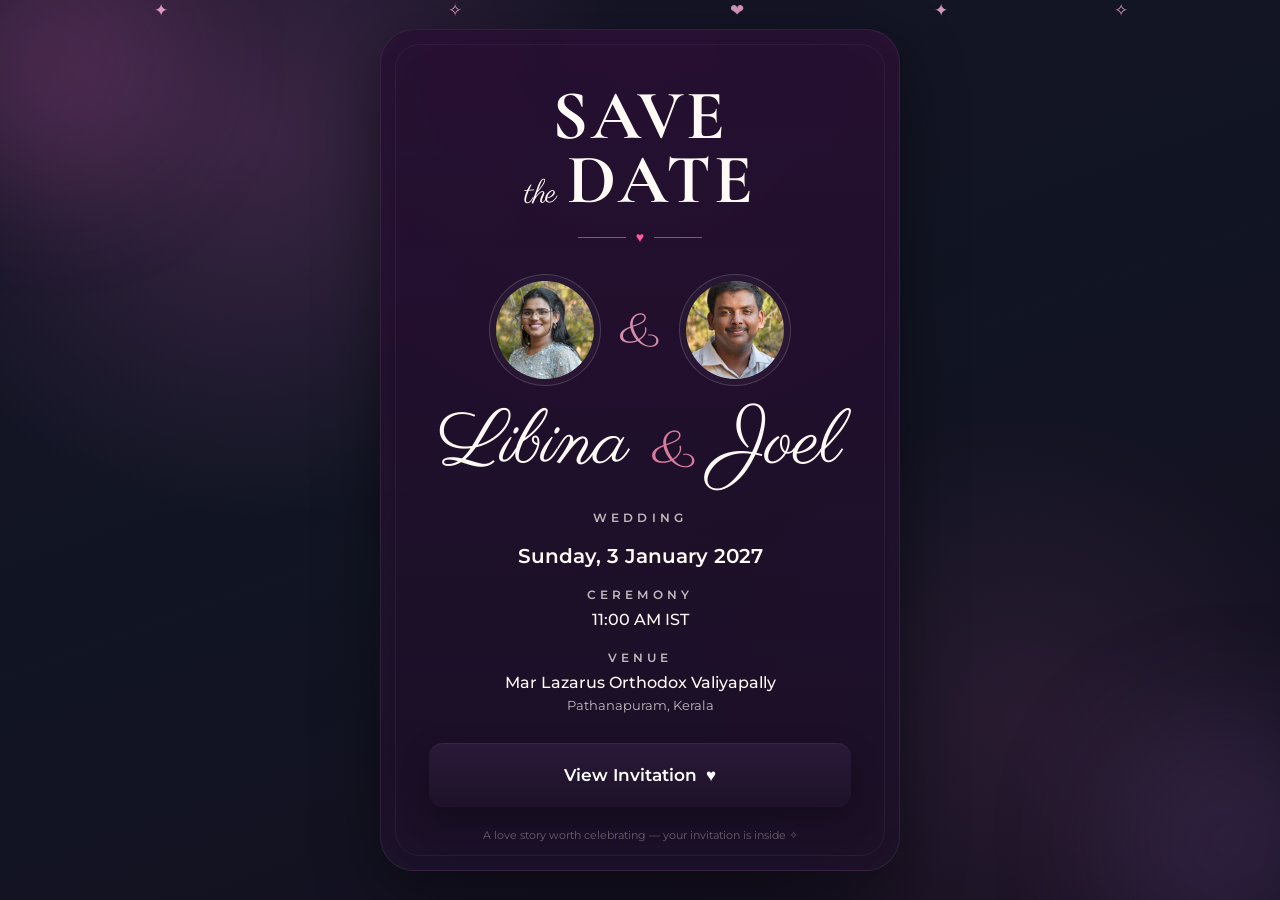
==== index.html @ d4aae5a1 "Add files via upload" ====
<!DOCTYPE html>
<html lang="en">
<head>
  <meta charset="UTF-8" />
  <meta name="viewport" content="width=device-width, initial-scale=1.0" />
  <meta name="theme-color" content="#1a1024" />
  <title>Joel & Libina | Save the Date</title>
  <link rel="preconnect" href="https://fonts.googleapis.com">
  <link rel="preconnect" href="https://fonts.gstatic.com" crossorigin>
  <link href="https://fonts.googleapis.com/css2?family=Cormorant+Garamond:wght@500;600;700&family=Montserrat:wght@300;400;500;600&family=Parisienne&display=swap" rel="stylesheet">
  <link rel="stylesheet" href="style.css" />
</head>
<body class="landing-page">
  <main class="landing-shell">
    <div class="floating-petals" aria-hidden="true">
      <span>✦</span><span>✧</span><span>❤</span><span>✦</span><span>✧</span>
    </div>

    <section class="invite-card landing-card">
      <div class="save-title">
        <div class="save-row"><span>SAVE</span></div>
        <div class="save-row second"><em>the</em><span>DATE</span></div>
        <div class="title-divider"><span></span><b>♥</b><span></span></div>
      </div>

      <div class="portrait-pair">
        <figure class="mini-portrait">
          <img src="assets/images/libina.jpg" alt="Libina Mary Lalu" />
        </figure>
        <div class="amp-small">&</div>
        <figure class="mini-portrait">
          <img src="assets/images/joel.jpg" alt="Joel Mathew Philip" />
        </figure>
      </div>

      <h1 class="landing-names">Libina <span>&</span> Joel</h1>

      <div class="event-copy">
        <p class="eyebrow">WEDDING</p>
        <p class="event-date">Sunday, 3 January 2027</p>
        <div class="event-block">
          <p class="eyebrow">CEREMONY</p>
          <p>11:00 AM IST</p>
        </div>
        <div class="event-block church-block">
          <p class="eyebrow">VENUE</p>
          <p>Mar Lazarus Orthodox Valiyapally</p>
          <p class="subtle">Pathanapuram, Kerala</p>
        </div>
      </div>

      <a class="primary-button" href="invitation.html">View Invitation <span>♥</span></a>
      <p class="card-footnote">A love story worth celebrating — your invitation is inside ✧</p>
    </section>
  </main>
</body>
</html>
---- style.css ----
:root {
  --ink: #17131d;
  --cream: #f3e8e2;
  --cream-2: #ead9d2;
  --plum: #2a1235;
  --plum-2: #170f25;
  --rose: #b97586;
  --gold: #b69165;
  --white: #fffaf5;
}

* { box-sizing: border-box; }
html { scroll-behavior: smooth; }
body { margin: 0; font-family: 'Montserrat', sans-serif; color: var(--ink); }
img { display: block; width: 100%; }
a { color: inherit; }

/* ---------- Landing page ---------- */
.landing-page {
  min-height: 100vh;
  background:
    radial-gradient(circle at 20% 15%, rgba(160, 82, 150, .28), transparent 30%),
    radial-gradient(circle at 80% 80%, rgba(135, 72, 120, .18), transparent 25%),
    linear-gradient(160deg, #171427 0%, #111523 45%, #160f20 100%);
  color: var(--white);
  overflow-x: hidden;
}

.landing-shell {
  min-height: 100vh;
  display: grid;
  place-items: center;
  padding: 28px 16px;
  position: relative;
}

.landing-shell::before,
.landing-shell::after {
  content: '';
  position: fixed;
  inset: auto;
  width: 260px;
  height: 260px;
  border-radius: 50%;
  filter: blur(60px);
  opacity: .23;
  pointer-events: none;
}
.landing-shell::before { background: #ba56a0; top: -70px; left: -80px; }
.landing-shell::after { background: #6b4e8f; right: -80px; bottom: -70px; }

.floating-petals { position: fixed; inset: 0; pointer-events: none; overflow: hidden; }
.floating-petals span {
  position: absolute;
  color: rgba(255, 180, 221, .82);
  font-size: 17px;
  animation: drift 9s linear infinite;
}
.floating-petals span:nth-child(1) { left: 12%; animation-delay: 0s; }
.floating-petals span:nth-child(2) { left: 35%; animation-delay: 2s; }
.floating-petals span:nth-child(3) { left: 57%; animation-delay: 4s; }
.floating-petals span:nth-child(4) { left: 73%; animation-delay: 1s; }
.floating-petals span:nth-child(5) { left: 87%; animation-delay: 5s; }
@keyframes drift { from { transform: translateY(-10vh) rotate(0); opacity: 0; } 15% { opacity: .8; } to { transform: translateY(115vh) rotate(220deg); opacity: 0; } }

.invite-card {
  width: min(100%, 520px);
  border-radius: 34px;
  position: relative;
}

.landing-card {
  padding: 54px 30px 28px;
  text-align: center;
  background:
    linear-gradient(rgba(37, 14, 48, .92), rgba(27, 16, 39, .96)),
    radial-gradient(circle at 50% 0%, rgba(150, 74, 147, .25), transparent 55%);
  border: 1px solid rgba(255,255,255,.08);
  box-shadow: 0 22px 65px rgba(0,0,0,.42), inset 0 0 80px rgba(255,255,255,.02);
  overflow: hidden;
}

.landing-card::before {
  content: '';
  position: absolute;
  inset: 14px;
  border: 1px solid rgba(255,255,255,.05);
  border-radius: 25px;
  pointer-events: none;
}

.save-title { margin-bottom: 28px; }
.save-row { line-height: .92; }
.save-row span {
  font-family: 'Cormorant Garamond', serif;
  font-size: clamp(48px, 12vw, 70px);
  font-weight: 700;
  letter-spacing: .04em;
}
.save-row.second { display: flex; align-items: baseline; justify-content: center; gap: 10px; }
.save-row.second em { font-family: 'Parisienne', cursive; font-size: 32px; font-style: normal; transform: rotate(-4deg); }
.title-divider { display: flex; align-items: center; justify-content: center; gap: 10px; margin-top: 16px; }
.title-divider span { width: 48px; height: 1px; background: rgba(255,255,255,.35); }
.title-divider b { color: #ff5d9e; font-size: 14px; }

.portrait-pair { display: flex; justify-content: center; align-items: center; gap: 18px; margin: 12px 0 20px; }
.mini-portrait { width: 112px; height: 112px; margin: 0; padding: 6px; border-radius: 50%; border: 1px solid rgba(255,255,255,.16); background: rgba(255,255,255,.03); }
.mini-portrait img { height: 100%; object-fit: cover; border-radius: 50%; }
.amp-small { font-family: 'Parisienne', cursive; font-size: 50px; color: #d78cab; }

.landing-names {
  font-family: 'Parisienne', cursive;
  font-size: clamp(52px, 12vw, 76px);
  font-weight: 400;
  margin: 0 0 28px;
  line-height: 1;
}
.landing-names span { color: #d77c9e; font-size: .72em; }

.event-copy { display: grid; gap: 19px; margin: 0 auto 30px; max-width: 390px; }
.event-copy p { margin: 0; }
.eyebrow { font-size: 12px; letter-spacing: .34em; font-weight: 600; opacity: .72; }
.event-date { font-size: 20px; font-weight: 600; }
.event-block > p:not(.eyebrow):not(.subtle) { margin-top: 8px; font-size: 16px; font-weight: 500; }
.subtle { margin-top: 5px !important; font-size: 13px; opacity: .72; }
.church-block { padding-top: 2px; }

.primary-button {
  display: flex;
  width: 100%;
  min-height: 64px;
  align-items: center;
  justify-content: center;
  gap: 9px;
  text-decoration: none;
  border-radius: 14px;
  background: linear-gradient(180deg, #2a1938, #1d1229);
  color: white;
  font-size: 17px;
  font-weight: 600;
  box-shadow: 0 10px 28px rgba(0,0,0,.28), inset 0 1px rgba(255,255,255,.06);
  transition: transform .2s ease, box-shadow .2s ease;
}
.primary-button:hover { transform: translateY(-2px); box-shadow: 0 14px 35px rgba(0,0,0,.34); }
.primary-button span { color: #fff; }
.card-footnote { font-size: 11px; opacity: .34; margin: 21px 0 0; }

/* ---------- Main invitation page ---------- */
.invitation-page { background: var(--cream); }
.hero {
  min-height: 100svh;
  position: relative;
  display: flex;
  align-items: flex-end;
  justify-content: center;
  background-image: url('assets/images/couple.jpg');
  background-size: cover;
  background-position: center 33%;
  color: white;
  overflow: hidden;
}
.hero-overlay {
  position: absolute;
  inset: 0;
  background: linear-gradient(to bottom, rgba(0,0,0,.08) 0%, rgba(0,0,0,.14) 40%, rgba(0,0,0,.5) 100%);
}
.top-controls { position: absolute; z-index: 3; top: 18px; right: 18px; display: flex; }
.icon-btn,.menu-btn {
  width: 58px; height: 58px; border: 0; font-size: 24px; cursor: pointer;
}
.icon-btn { background: rgba(255,255,255,.36); color: white; }
.menu-btn { background: rgba(255,255,255,.93); color: #171717; }

.hero-content {
  position: relative;
  z-index: 2;
  width: min(100%, 940px);
  text-align: center;
  padding: 0 18px 13vh;
}
.hero-kicker { letter-spacing: .28em; font-size: clamp(14px, 2vw, 20px); margin: 0 0 8px; font-weight: 500; }
.hero h1 { font-family: 'Parisienne', cursive; font-size: clamp(60px, 10vw, 110px); font-weight: 400; margin: 0 0 32px; line-height: 1; text-shadow: 0 2px 12px rgba(0,0,0,.18); }
.hero h1 span { font-size: .7em; }
.countdown { display: grid; grid-template-columns: repeat(4, minmax(0,1fr)); gap: clamp(8px, 2vw, 18px); max-width: 760px; margin: 0 auto; }
.count-item {
  aspect-ratio: 1/1;
  border-radius: 50%;
  background: rgba(245, 230, 229, .88);
  color: #171717;
  display: flex;
  flex-direction: column;
  align-items: center;
  justify-content: center;
  backdrop-filter: blur(6px);
}
.count-item strong { font-family: 'Cormorant Garamond', serif; font-size: clamp(28px, 5vw, 50px); line-height: .9; }
.count-item span { font-size: clamp(8px, 1.5vw, 13px); margin-top: 8px; letter-spacing: .16em; font-weight: 600; }
.scroll-indicator {
  position: absolute;
  z-index: 3;
  bottom: 18px;
  left: 50%;
  transform: translateX(-50%);
  width: 34px; height: 58px;
  border: 2px solid white;
  border-radius: 18px;
  display: grid; place-items: center;
  color: white; text-decoration: none; font-size: 20px;
  animation: bounce 1.8s ease-in-out infinite;
}
@keyframes bounce { 0%,100% { transform: translate(-50%,0); } 50% { transform: translate(-50%,7px); } }

.couple-section {
  min-height: 100vh;
  background:
    radial-gradient(circle at 15% 12%, rgba(255,255,255,.6), transparent 28%),
    linear-gradient(180deg, #f3e8e2 0%, #eadcd7 100%);
  padding: 76px 20px 90px;
  text-align: center;
}
.section-heading { margin-bottom: 46px; }
.rose { color: #a98391; opacity: 1; }
.section-heading h2,.next-section-tease h2 {
  font-family: 'Parisienne', cursive;
  font-size: clamp(54px, 8vw, 86px);
  color: #1f1642;
  font-weight: 400;
  margin: 8px 0 0;
}
.bio-card { max-width: 640px; margin: 0 auto 72px; }
.portrait-ring {
  width: min(76vw, 350px);
  aspect-ratio: 1/1;
  margin: 0 auto 26px;
  border-radius: 50%;
  padding: 10px;
  border: 2px solid var(--gold);
  box-shadow: 0 0 0 6px rgba(182,145,101,.24);
  background: rgba(255,255,255,.32);
}
.portrait-ring img { width: 100%; height: 100%; object-fit: cover; border-radius: 50%; }
.bio-card h3 { font-size: clamp(28px, 4vw, 40px); font-weight: 500; margin: 0 0 16px; color: #1d1a31; }
.bio-card p { margin: 0 auto; max-width: 580px; font-size: 17px; line-height: 1.9; color: #443b45; }
.next-section-tease { margin: 28px auto 0; padding-top: 48px; border-top: 1px solid rgba(92,63,77,.12); max-width: 760px; }
.next-section-tease p:last-child { opacity: .55; }

@media (max-width: 600px) {
  .landing-shell { padding: 12px; }
  .landing-card { padding: 44px 20px 24px; border-radius: 26px; }
  .mini-portrait { width: 92px; height: 92px; }
  .amp-small { font-size: 42px; }
  .hero { background-position: center 28%; }
  .hero-content { padding-bottom: 15vh; }
  .hero h1 { margin-bottom: 24px; }
  .countdown { gap: 7px; }
  .count-item span { letter-spacing: .08em; }
  .top-controls { top: 12px; right: 12px; }
  .icon-btn,.menu-btn { width: 50px; height: 50px; }
  .couple-section { padding-inline: 18px; }
  .bio-card p { font-size: 15px; line-height: 1.8; }
}

@media (min-width: 900px) {
  .hero { min-height: 92vh; background-position: center 29%; }
  .landing-card { padding-inline: 48px; }
}
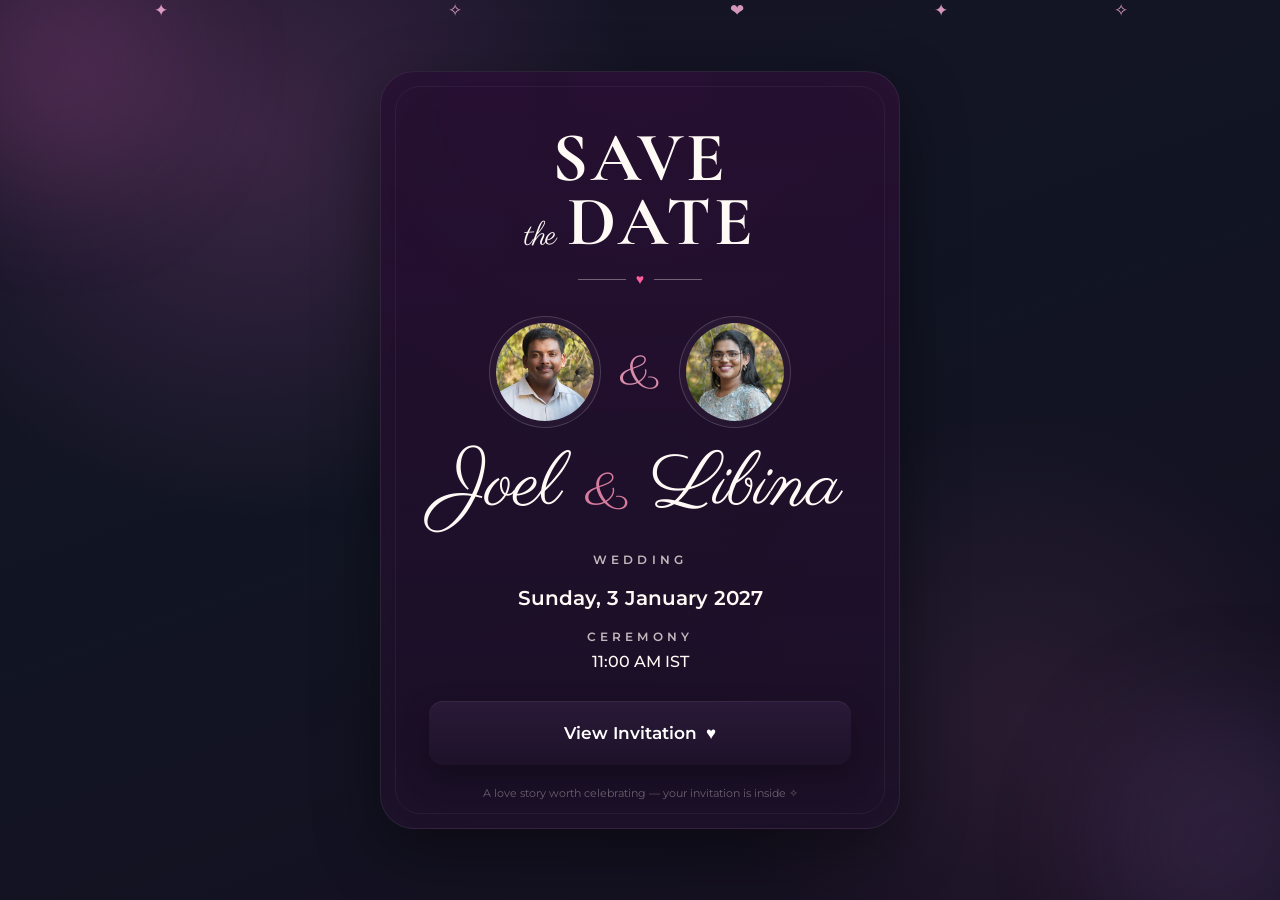
==== commit 64fdc21d: "Update index.html" ====
--- a/index.html
+++ b/index.html
@@ -25,15 +25,15 @@
 
       <div class="portrait-pair">
         <figure class="mini-portrait">
-          <img src="assets/images/libina.jpg" alt="Libina Mary Lalu" />
+          <img src="assets/images/joel.jpg" alt="Joel Mathew Philip" />
         </figure>
         <div class="amp-small">&</div>
         <figure class="mini-portrait">
-          <img src="assets/images/joel.jpg" alt="Joel Mathew Philip" />
+          <img src="assets/images/libina.jpg" alt="Libina Mary Lalu" />
         </figure>
       </div>
 
-      <h1 class="landing-names">Libina <span>&</span> Joel</h1>
+      <h1 class="landing-names">Joel <span>&</span> Libina</h1>
 
       <div class="event-copy">
         <p class="eyebrow">WEDDING</p>
@@ -41,11 +41,6 @@
         <div class="event-block">
           <p class="eyebrow">CEREMONY</p>
           <p>11:00 AM IST</p>
-        </div>
-        <div class="event-block church-block">
-          <p class="eyebrow">VENUE</p>
-          <p>Mar Lazarus Orthodox Valiyapally</p>
-          <p class="subtle">Pathanapuram, Kerala</p>
         </div>
       </div>
 
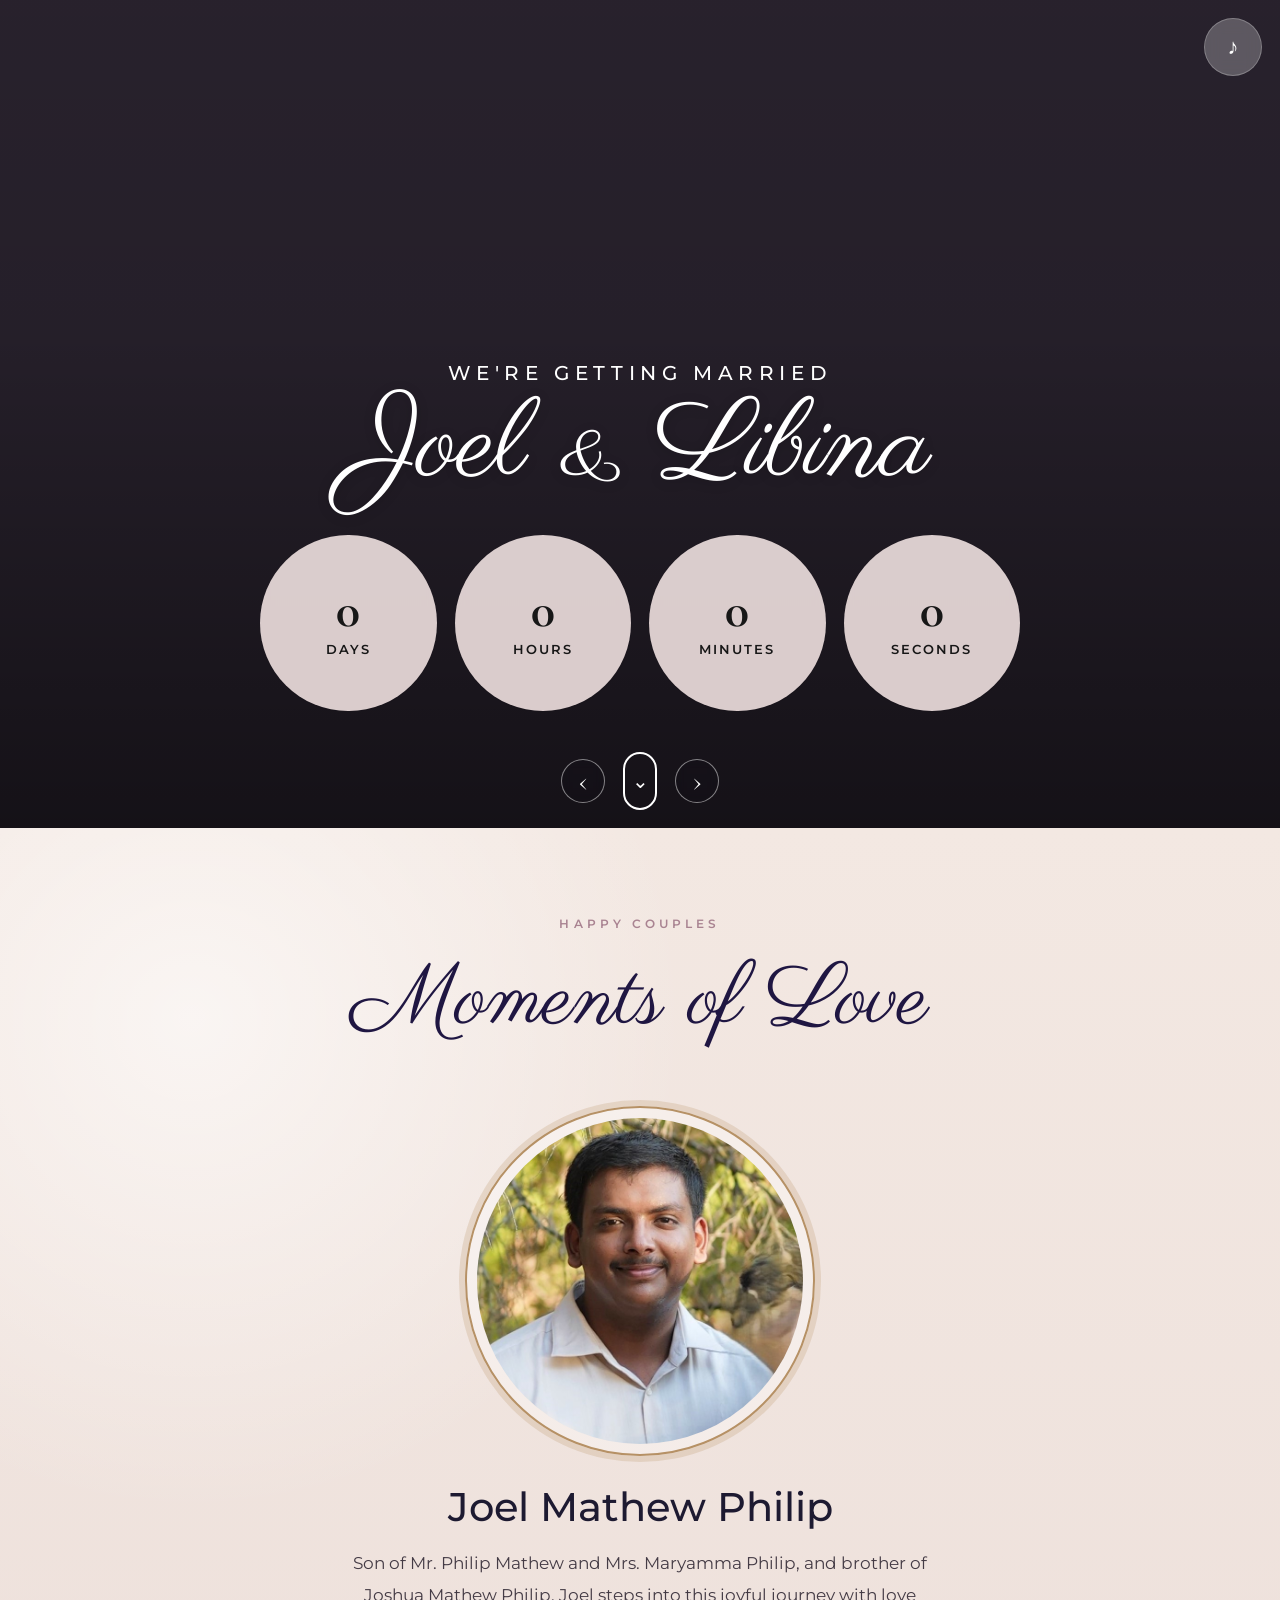
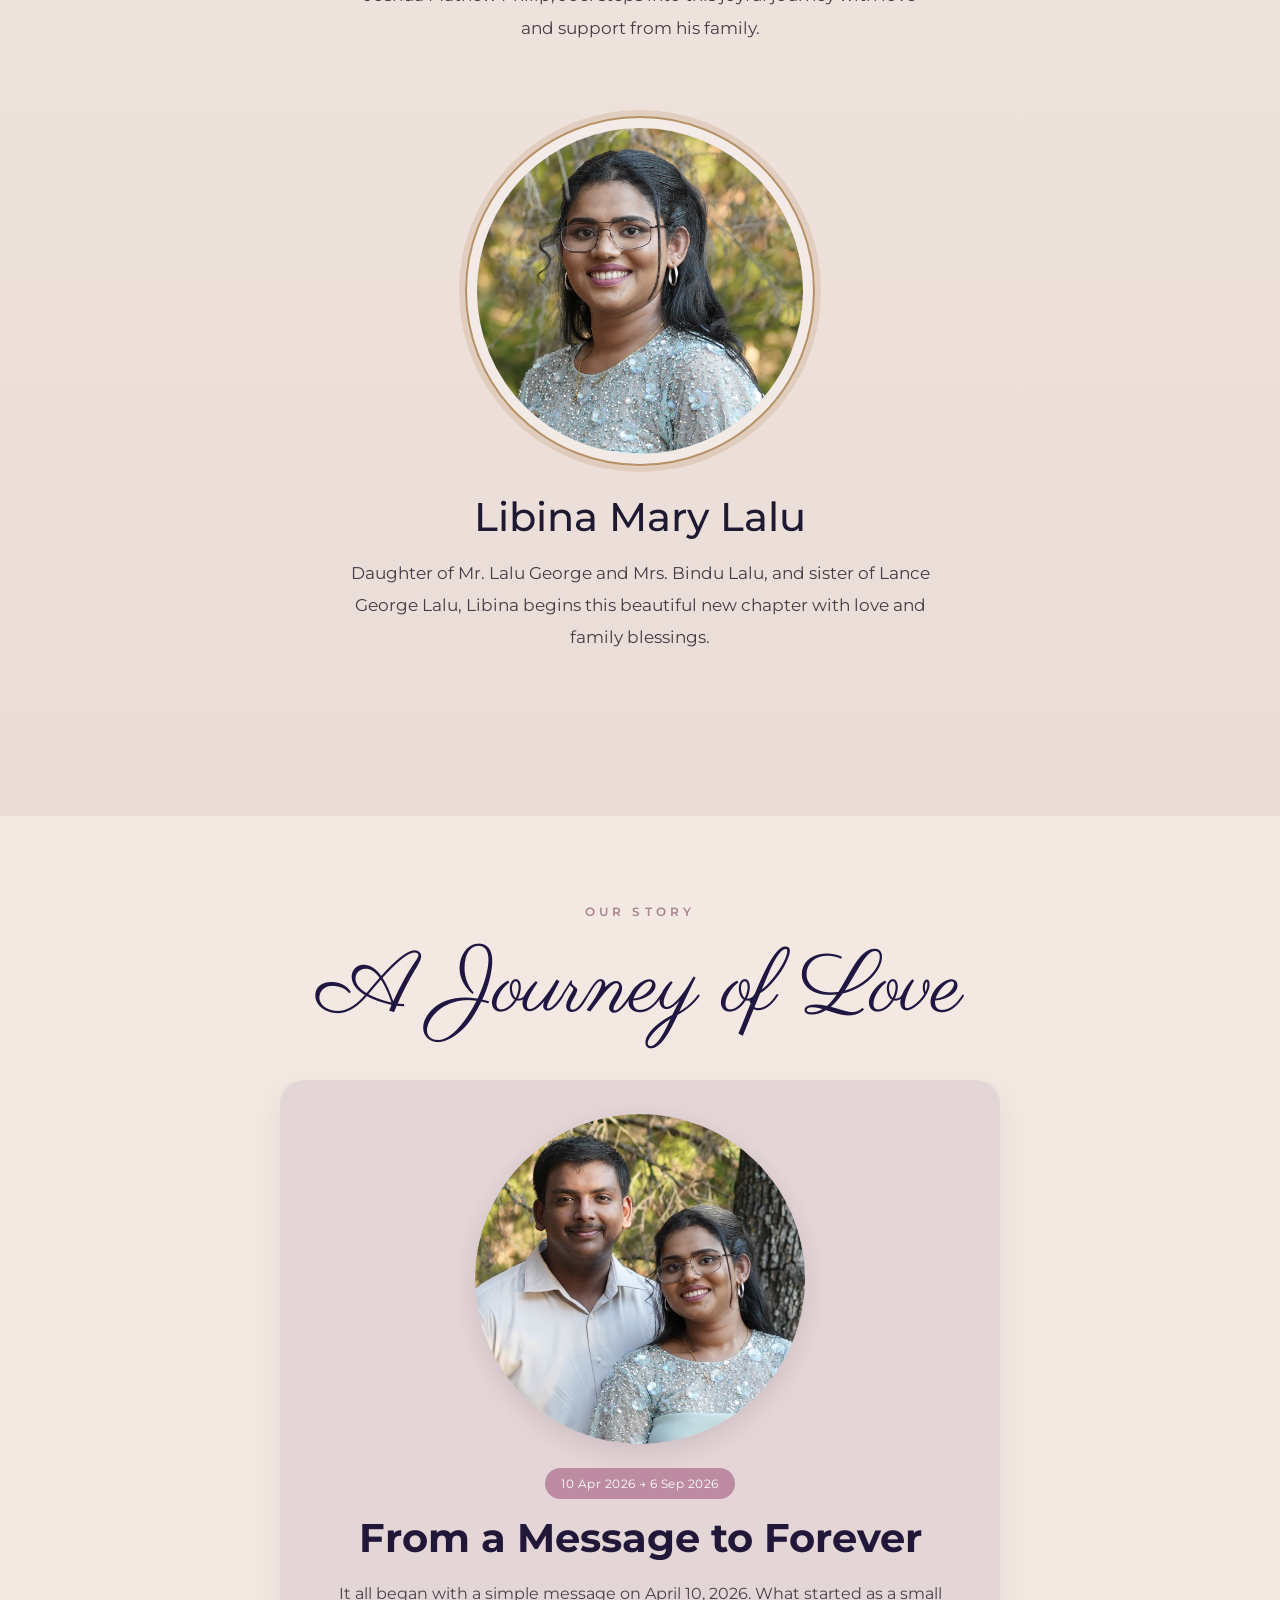
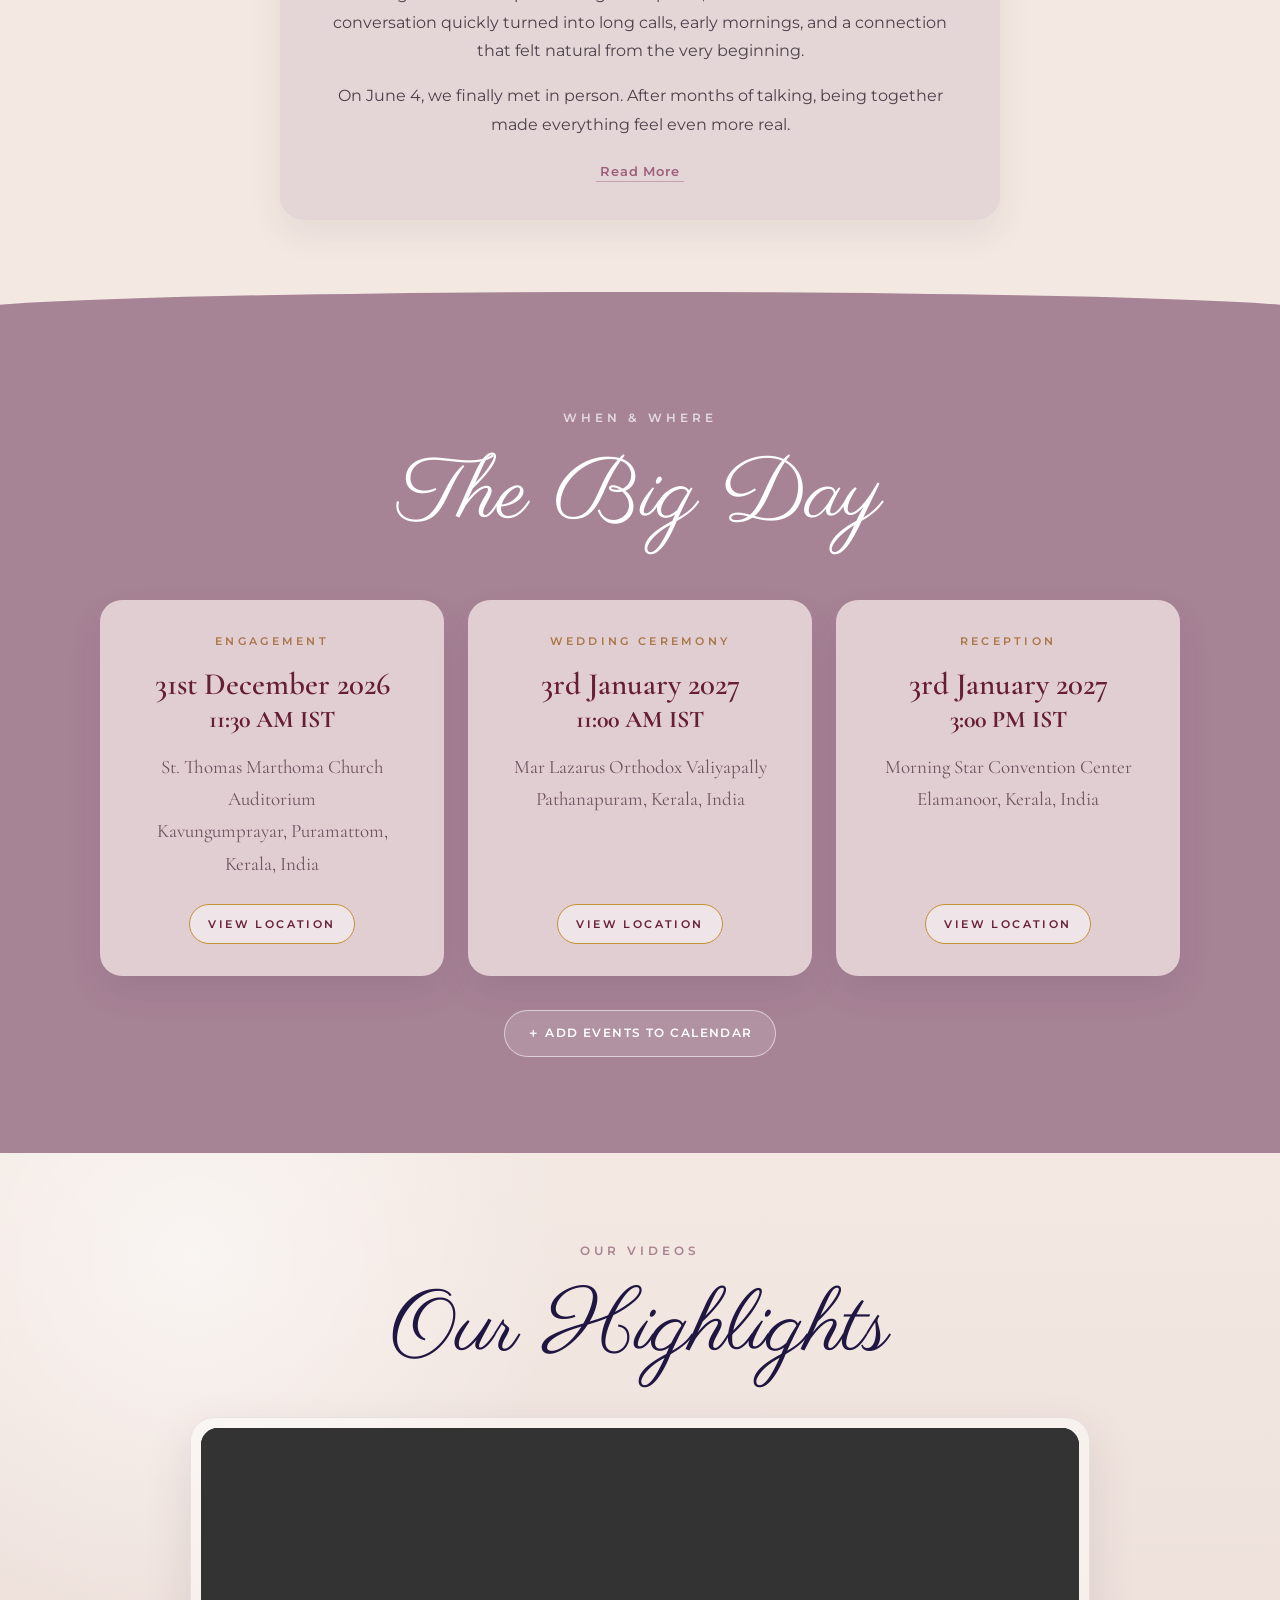
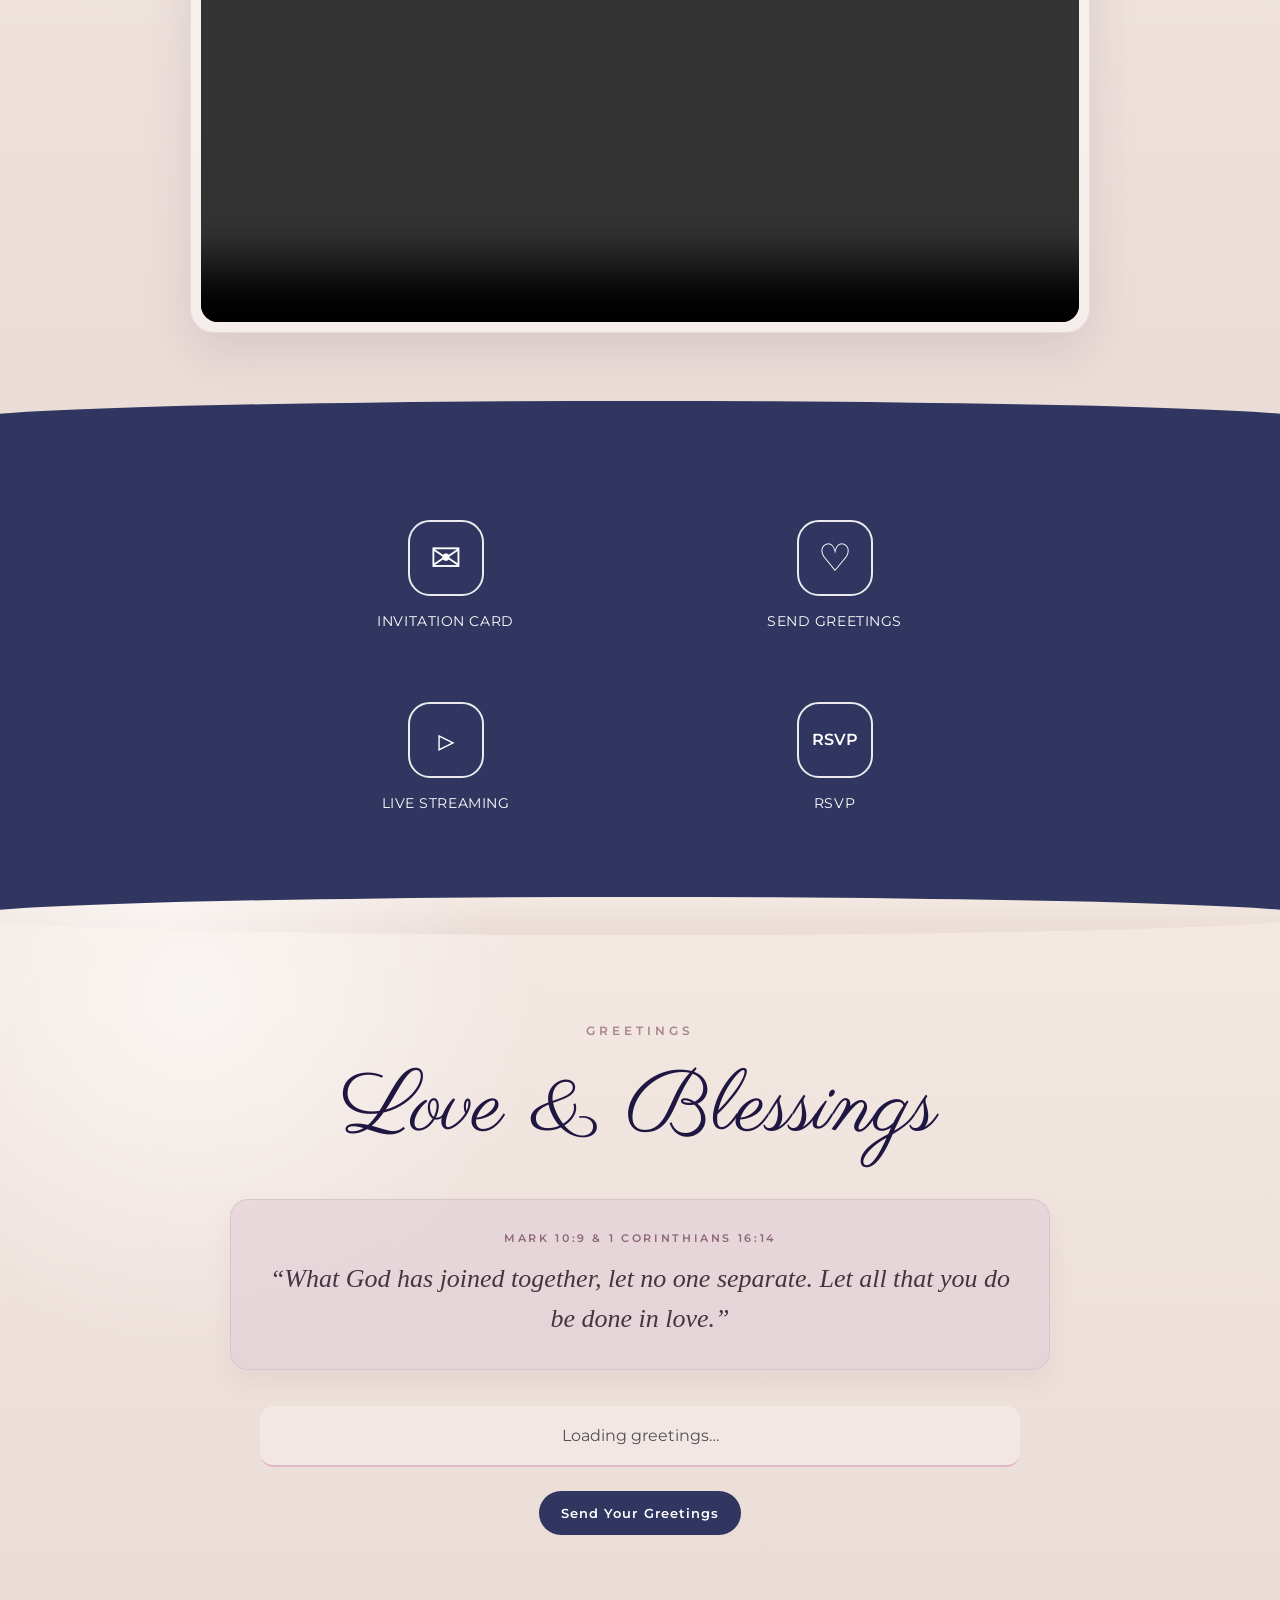
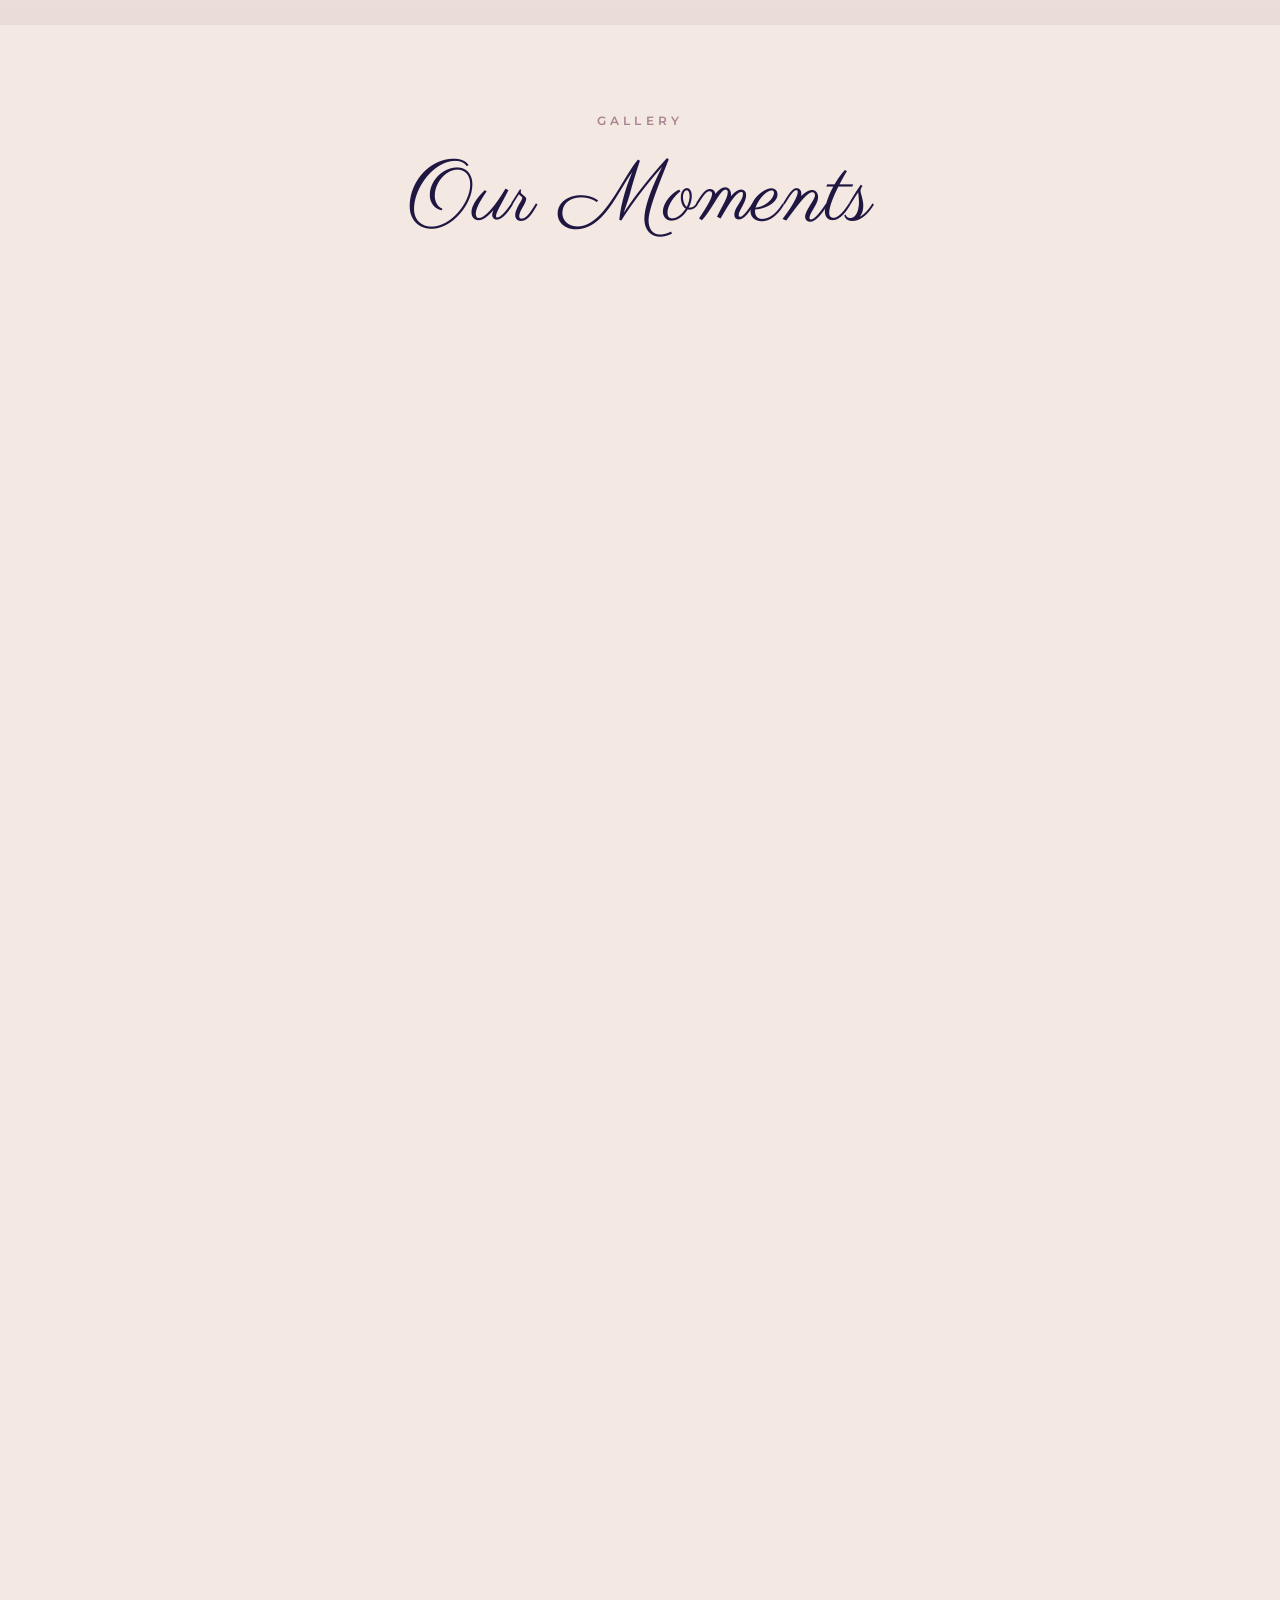
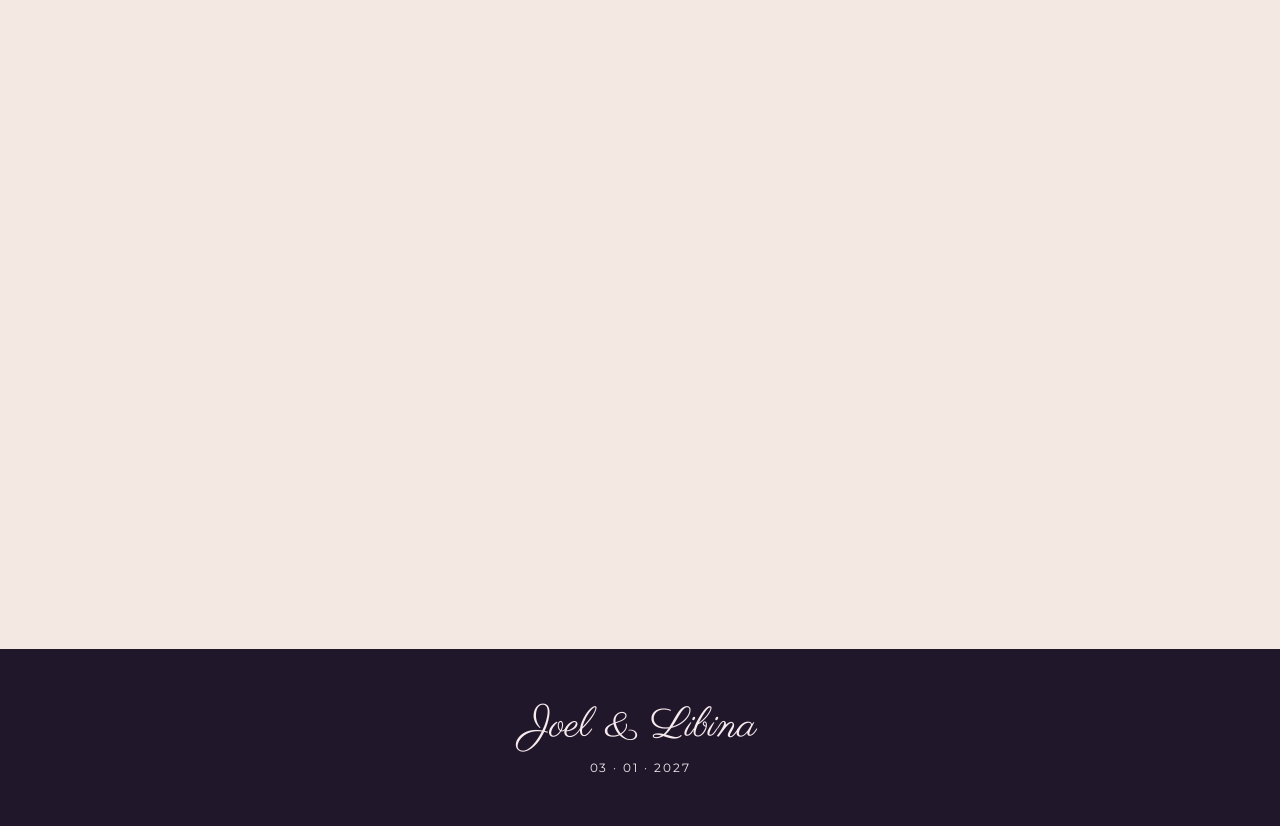
==== commit dc6df360: "Update index.html" ====
--- a/index.html
+++ b/index.html
@@ -3,50 +3,323 @@
 <head>
   <meta charset="UTF-8" />
   <meta name="viewport" content="width=device-width, initial-scale=1.0" />
-  <meta name="theme-color" content="#1a1024" />
-  <title>Joel & Libina | Save the Date</title>
+  <meta name="theme-color" content="#eee2dd" />
+  <title>Joel & Libina | Wedding Invitation</title>
   <link rel="preconnect" href="https://fonts.googleapis.com">
   <link rel="preconnect" href="https://fonts.gstatic.com" crossorigin>
   <link href="https://fonts.googleapis.com/css2?family=Cormorant+Garamond:wght@500;600;700&family=Montserrat:wght@300;400;500;600&family=Parisienne&display=swap" rel="stylesheet">
   <link rel="stylesheet" href="style.css" />
 </head>
-<body class="landing-page">
-  <main class="landing-shell">
-    <div class="floating-petals" aria-hidden="true">
-      <span>✦</span><span>✧</span><span>❤</span><span>✦</span><span>✧</span>
-    </div>
-
-    <section class="invite-card landing-card">
-      <div class="save-title">
-        <div class="save-row"><span>SAVE</span></div>
-        <div class="save-row second"><em>the</em><span>DATE</span></div>
-        <div class="title-divider"><span></span><b>♥</b><span></span></div>
-      </div>
-
-      <div class="portrait-pair">
-        <figure class="mini-portrait">
+<body class="invitation-page">
+  <audio id="weddingAudio" src="assets/music/wedding-music.mp3" preload="auto" loop></audio>
+
+  <header class="hero" id="home">
+    <div class="hero-slides" aria-hidden="true">
+      <div class="hero-slide active" data-src="assets/images/hero-1.jpg"></div>
+      <div class="hero-slide" data-src="assets/images/hero-2.jpg"></div>
+      <div class="hero-slide" data-src="assets/images/hero-3.jpg"></div>
+    </div>
+    <div class="hero-overlay"></div>
+
+    <div class="top-controls">
+      <button class="icon-btn" type="button" aria-label="Play wedding music" id="musicToggle">♪</button>
+    </div>
+
+    <div class="hero-content">
+      <p class="hero-kicker">WE'RE GETTING MARRIED</p>
+      <h1>Joel <span>&</span> Libina</h1>
+
+      <div class="countdown" aria-label="Wedding countdown">
+        <div class="count-item"><strong id="days">0</strong><span>DAYS</span></div>
+        <div class="count-item"><strong id="hours">0</strong><span>HOURS</span></div>
+        <div class="count-item"><strong id="minutes">0</strong><span>MINUTES</span></div>
+        <div class="count-item"><strong id="seconds">0</strong><span>SECONDS</span></div>
+      </div>
+    </div>
+
+    <div class="hero-bottom-controls" aria-label="Hero photo controls">
+      <button class="hero-arrow" type="button" id="heroPrev" aria-label="Previous photo">‹</button>
+      <a class="scroll-indicator" href="#couple" aria-label="Scroll to couple section">⌄</a>
+      <button class="hero-arrow" type="button" id="heroNext" aria-label="Next photo">›</button>
+    </div>
+  </header>
+
+  <main>
+    <section class="couple-section" id="couple">
+      <div class="section-heading">
+        <p class="eyebrow rose">HAPPY COUPLES</p>
+        <h2>Moments of Love</h2>
+      </div>
+
+      <article class="bio-card">
+        <div class="portrait-ring">
           <img src="assets/images/joel.jpg" alt="Joel Mathew Philip" />
-        </figure>
-        <div class="amp-small">&</div>
-        <figure class="mini-portrait">
+        </div>
+        <h3>Joel Mathew Philip</h3>
+        <p>
+          Son of Mr. Philip Mathew and Mrs. Maryamma Philip, and brother of Joshua Mathew Philip,
+          Joel steps into this joyful journey with love and support from his family.
+        </p>
+      </article>
+
+      <article class="bio-card">
+        <div class="portrait-ring">
           <img src="assets/images/libina.jpg" alt="Libina Mary Lalu" />
-        </figure>
-      </div>
-
-      <h1 class="landing-names">Joel <span>&</span> Libina</h1>
-
-      <div class="event-copy">
-        <p class="eyebrow">WEDDING</p>
-        <p class="event-date">Sunday, 3 January 2027</p>
-        <div class="event-block">
-          <p class="eyebrow">CEREMONY</p>
-          <p>11:00 AM IST</p>
-        </div>
-      </div>
-
-      <a class="primary-button" href="invitation.html">View Invitation <span>♥</span></a>
-      <p class="card-footnote">A love story worth celebrating — your invitation is inside ✧</p>
+        </div>
+        <h3>Libina Mary Lalu</h3>
+        <p>
+          Daughter of Mr. Lalu George and Mrs. Bindu Lalu, and sister of Lance George Lalu,
+          Libina begins this beautiful new chapter with love and family blessings.
+        </p>
+      </article>
+    </section>
+
+    <section class="story-section" id="story">
+      <div class="section-heading compact-heading">
+        <p class="eyebrow rose">OUR STORY</p>
+        <h2>A Journey of Love</h2>
+      </div>
+
+      <article class="story-card">
+        <div class="story-photo-wrap">
+          <img src="assets/images/couple.jpg" alt="Joel and Libina together" class="story-photo" />
+        </div>
+        <span class="story-date">10 Apr 2026 → 6 Sep 2026</span>
+        <h3>From a Message to Forever</h3>
+        <p>
+          It all began with a simple message on April 10, 2026. What started as a small conversation
+          quickly turned into long calls, early mornings, and a connection that felt natural from the very beginning.
+        </p>
+        <p>
+          On June 4, we finally met in person. After months of talking, being together made everything feel even more real.
+        </p>
+
+        <div class="story-more" id="storyMore" hidden>
+          <p>
+            That evening, we talked, laughed, and realized how easy it felt to simply be ourselves around each other.
+          </p>
+          <p>
+            Long distance brought plenty of miles and time apart, but every visit gave us another memory and another reason
+            to look forward to the next one. Then on September 6, 2026, came the moment that changed everything — the proposal.
+            She said yes, and the next chapter of our story began.
+          </p>
+        </div>
+
+        <button class="story-read-more" type="button" id="storyReadMore" aria-expanded="false" aria-controls="storyMore">Read More</button>
+      </article>
+    </section>
+
+    <section class="big-day-section" id="big-day">
+      <div class="section-heading light-heading">
+        <p class="eyebrow">WHEN & WHERE</p>
+        <h2>The Big Day</h2>
+      </div>
+
+      <div class="event-grid">
+        <article class="event-card-main">
+          <p class="event-type">ENGAGEMENT</p>
+          <h3>31st December 2026</h3>
+          <p class="event-time">11:30 AM IST</p>
+          <p class="event-location">
+            St. Thomas Marthoma Church Auditorium<br>
+            Kavungumprayar, Puramattom,<br>
+            Kerala, India
+          </p>
+          <a class="location-button" href="https://www.google.com/maps/place/St.+Thomas+Marthoma+Church,+Kavungumprayar/@9.3947287,76.6546238,17z/data=!3m1!4b1!4m6!3m5!1s0x3b063b43f0538349:0x31ac1e2afd8a3daf!8m2!3d9.3947287!4d76.6572041!16s%2Fg%2F1yg6d446z?entry=ttu&amp;g_ep=EgoyMDI2MDgwNS4xIKXMDSoASAFQAw%3D%3D" target="_blank" rel="noopener noreferrer">VIEW LOCATION</a>
+        </article>
+
+        <article class="event-card-main">
+          <p class="event-type">WEDDING CEREMONY</p>
+          <h3>3rd January 2027</h3>
+          <p class="event-time">11:00 AM IST</p>
+          <p class="event-location">
+            Mar Lazarus Orthodox Valiyapally<br>
+            Pathanapuram, Kerala, India
+          </p>
+          <a class="location-button" href="https://www.google.com/maps/place/Mar+Lazarus+Orthodox+Valiyapally/@9.0977894,76.8513028,17z/data=!3m1!4b1!4m6!3m5!1s0x3b0672e94f188b1f:0x8c8735cf6f14fd15!8m2!3d9.0977894!4d76.8538777!16s%2Fg%2F1tdkf1wg?entry=ttu&amp;g_ep=EgoyMDI2MDYxMC4wIKXMDSoASAFQAw%3D%3D" target="_blank" rel="noopener noreferrer">VIEW LOCATION</a>
+        </article>
+
+        <article class="event-card-main">
+          <p class="event-type">RECEPTION</p>
+          <h3>3rd January 2027</h3>
+          <p class="event-time">3:00 PM IST</p>
+          <p class="event-location">
+            Morning Star Convention Center<br>
+            Elamanoor, Kerala, India
+          </p>
+          <a class="location-button" href="https://www.google.com/maps/place/Morning+Star+Convention+Center,+Elamanoor/@34.2028252,-93.0388842,7z/data=!4m6!3m5!1s0x3b0612a3592bf1c3:0xaee73cf59d8015a6!8m2!3d9.1338875!4d76.8086252!16s%2Fg%2F11cnddn0tt?entry=ttu&amp;g_ep=EgoyMDI2MDYxMC4wIKXMDSoASAFQAw%3D%3D" target="_blank" rel="noopener noreferrer">VIEW LOCATION</a>
+        </article>
+      </div>
+
+      <button class="calendar-button" type="button" id="addCalendar">＋ ADD EVENTS TO CALENDAR</button>
+    </section>
+
+    <section class="highlights-section" id="highlights">
+      <div class="section-heading compact-heading">
+        <p class="eyebrow rose">OUR VIDEOS</p>
+        <h2>Our Highlights</h2>
+      </div>
+
+      <div class="video-card">
+        <video id="highlightsVideo" class="highlight-video" controls playsinline preload="metadata">
+          <source src="assets/videos/wedding-highlights.mp4" type="video/mp4">
+          Your browser does not support HTML5 video.
+        </video>
+      </div>
+    </section>
+
+    <section class="actions-section" id="actions">
+      <div class="action-grid">
+        <button class="action-tile" type="button" data-action="invitation">
+          <span class="action-icon">✉</span>
+          <span>INVITATION CARD</span>
+        </button>
+        <button class="action-tile" type="button" data-action="greetings">
+          <span class="action-icon">♡</span>
+          <span>SEND GREETINGS</span>
+        </button>
+        <button class="action-tile" type="button" data-action="livestream">
+          <span class="action-icon">▷</span>
+          <span>LIVE STREAMING</span>
+        </button>
+        <button class="action-tile" type="button" data-action="rsvp">
+          <span class="action-icon">RSVP</span>
+          <span>RSVP</span>
+        </button>
+      </div>
+    </section>
+
+    <section class="blessings-section" id="blessings">
+      <div class="section-heading compact-heading">
+        <p class="eyebrow rose">GREETINGS</p>
+        <h2>Love & Blessings</h2>
+      </div>
+
+      <blockquote class="verse-card">
+        <p class="verse-ref">MARK 10:9 &amp; 1 CORINTHIANS 16:14</p>
+        <p>“What God has joined together, let no one separate. Let all that you do be done in love.”</p>
+      </blockquote>
+
+      <div class="guest-messages" id="guestMessages" aria-live="polite">
+        <p class="empty-greetings">Loading greetings…</p>
+      </div>
+      <button class="secondary-button" type="button" id="openGreetings">Send Your Greetings</button>
+    </section>
+
+    <section class="gallery-section" id="gallery">
+      <div class="section-heading compact-heading">
+        <p class="eyebrow rose">GALLERY</p>
+        <h2>Our Moments</h2>
+      </div>
+
+      <div class="gallery-grid">
+        <figure class="gallery-item"><img src="assets/images/gallery-1.jpg" alt="Gallery photo 1"><span>Photo 1</span></figure>
+        <figure class="gallery-item"><img src="assets/images/gallery-2.jpg" alt="Gallery photo 2"><span>Photo 2</span></figure>
+        <figure class="gallery-item"><img src="assets/images/gallery-3.jpg" alt="Gallery photo 3"><span>Photo 3</span></figure>
+        <figure class="gallery-item"><img src="assets/images/gallery-4.jpg" alt="Gallery photo 4"><span>Photo 4</span></figure>
+        <figure class="gallery-item"><img src="assets/images/gallery-5.jpg" alt="Gallery photo 5"><span>Photo 5</span></figure>
+        <figure class="gallery-item"><img src="assets/images/gallery-6.jpg" alt="Gallery photo 6"><span>Photo 6</span></figure>
+        <figure class="gallery-item"><img src="assets/images/gallery-7.jpg" alt="Gallery photo 7"><span>Photo 7</span></figure>
+        <figure class="gallery-item"><img src="assets/images/gallery-8.jpg" alt="Gallery photo 8"><span>Photo 8</span></figure>
+      </div>
     </section>
   </main>
+
+  <footer class="wedding-footer">
+    <p class="footer-names">Joel & Libina</p>
+    <p>03 · 01 · 2027</p>
+  </footer>
+
+  <div class="modal" id="invitationCardModal" aria-hidden="true">
+    <div class="modal-backdrop" data-close-invitation></div>
+    <div class="invitation-image-modal" role="dialog" aria-modal="true" aria-label="Wedding invitation card">
+      <button class="modal-close invitation-modal-close" type="button" data-close-invitation aria-label="Close invitation card">×</button>
+      <div class="invitation-image-wrap">
+        <img id="invitationCardImage" src="assets/images/invitation-card.jpg" alt="Joel and Libina wedding invitation card">
+        <div class="invitation-image-placeholder" id="invitationCardPlaceholder">
+          <p class="eyebrow rose">INVITATION</p>
+          <h2>Joel & Libina</h2>
+          <p>Upload <strong>assets/images/invitation-card.jpg</strong> and your invitation card will appear here.</p>
+        </div>
+      </div>
+    </div>
+  </div>
+
+  <div class="modal" id="greetingsModal" aria-hidden="true">
+    <div class="modal-backdrop" data-close-modal></div>
+    <div class="modal-card" role="dialog" aria-modal="true" aria-labelledby="greetingTitle">
+      <button class="modal-close" type="button" data-close-modal aria-label="Close">×</button>
+      <p class="eyebrow rose">LOVE & BLESSINGS</p>
+      <h2 id="greetingTitle">Send a Greeting</h2>
+      <form id="greetingForm">
+        <label>
+          Your name
+          <input type="text" id="guestName" maxlength="60" required placeholder="Your name">
+        </label>
+        <label>
+          Your message
+          <textarea id="guestMessage" maxlength="500" rows="5" required placeholder="Write your blessing or message"></textarea>
+        </label>
+        <button class="secondary-button full-width" type="submit" id="greetingSubmit">Post Greeting</button>
+      </form>
+    </div>
+  </div>
+
+  <div class="modal" id="rsvpModal" aria-hidden="true">
+    <div class="modal-backdrop" data-close-rsvp></div>
+    <div class="modal-card" role="dialog" aria-modal="true" aria-labelledby="rsvpTitle">
+      <button class="modal-close" type="button" data-close-rsvp aria-label="Close">×</button>
+      <div id="rsvpFormView">
+        <p class="eyebrow rose">3 JANUARY 2027</p>
+        <h2 id="rsvpTitle">RSVP</h2>
+        <form id="rsvpForm">
+          <label>
+            Your name
+            <input type="text" id="rsvpName" maxlength="80" required placeholder="Your name">
+          </label>
+          <label>
+            Will you be attending?
+            <select id="rsvpAttendance" required>
+              <option value="">Select an option</option>
+              <option value="yes">Yes, I’ll be there</option>
+              <option value="no">Sorry, I can’t make it</option>
+            </select>
+          </label>
+          <label>
+            Number attending
+            <input type="number" id="rsvpGuestCount" min="0" max="10" value="1" required>
+          </label>
+          <label>
+            Message or note <span class="optional-text">(optional)</span>
+            <textarea id="rsvpMessage" maxlength="500" rows="4" placeholder="Anything you'd like us to know"></textarea>
+          </label>
+          <button class="secondary-button full-width" type="submit" id="rsvpSubmit">Submit RSVP</button>
+        </form>
+      </div>
+
+      <div class="rsvp-success" id="rsvpSuccess" hidden>
+        <div class="rsvp-success-heart" aria-hidden="true">♥</div>
+        <p class="eyebrow rose">RSVP RECEIVED</p>
+        <h2>Thank You!</h2>
+        <p id="rsvpSuccessMessage">Your RSVP has been received.</p>
+        <button class="secondary-button full-width" type="button" id="rsvpDone">Done</button>
+      </div>
+    </div>
+  </div>
+
+  <div class="modal gallery-lightbox" id="galleryLightbox" aria-hidden="true">
+    <div class="modal-backdrop" data-close-gallery></div>
+    <div class="lightbox-content" role="dialog" aria-modal="true" aria-label="Gallery photo viewer">
+      <button class="lightbox-close" type="button" data-close-gallery aria-label="Close gallery">×</button>
+      <button class="lightbox-arrow lightbox-prev" type="button" id="galleryPrev" aria-label="Previous photo">‹</button>
+      <img id="lightboxImage" src="" alt="Wedding gallery photo">
+      <button class="lightbox-arrow lightbox-next" type="button" id="galleryNext" aria-label="Next photo">›</button>
+      <p class="lightbox-counter" id="lightboxCounter"></p>
+    </div>
+  </div>
+
+  <div class="toast" id="toast" role="status" aria-live="polite"></div>
+
+  <script type="module" src="script.js"></script>
 </body>
 </html>
--- a/style.css
+++ b/style.css
@@ -19,18 +19,18 @@
 .landing-page {
   min-height: 100vh;
   background:
-    radial-gradient(circle at 20% 15%, rgba(160, 82, 150, .28), transparent 30%),
-    radial-gradient(circle at 80% 80%, rgba(135, 72, 120, .18), transparent 25%),
-    linear-gradient(160deg, #171427 0%, #111523 45%, #160f20 100%);
-  color: var(--white);
+    radial-gradient(circle at 18% 12%, rgba(213, 165, 184, .28), transparent 30%),
+    radial-gradient(circle at 82% 82%, rgba(184, 170, 214, .20), transparent 28%),
+    linear-gradient(160deg, #fbf5f1 0%, #f6ece8 48%, #efe3e7 100%);
+  color: #241d38;
   overflow-x: hidden;
 }
 
 .landing-shell {
   min-height: 100vh;
   display: grid;
-  place-items: center;
-  padding: 28px 16px;
+  place-items: start center;
+  padding: 0 16px 12px;
   position: relative;
 }
 
@@ -46,13 +46,13 @@
   opacity: .23;
   pointer-events: none;
 }
-.landing-shell::before { background: #ba56a0; top: -70px; left: -80px; }
-.landing-shell::after { background: #6b4e8f; right: -80px; bottom: -70px; }
+.landing-shell::before { background: #dba8bb; top: -70px; left: -80px; }
+.landing-shell::after { background: #b9add8; right: -80px; bottom: -70px; }
 
 .floating-petals { position: fixed; inset: 0; pointer-events: none; overflow: hidden; }
 .floating-petals span {
   position: absolute;
-  color: rgba(255, 180, 221, .82);
+  color: rgba(177, 108, 135, .62);
   font-size: 17px;
   animation: drift 9s linear infinite;
 }
@@ -70,13 +70,13 @@
 }
 
 .landing-card {
-  padding: 54px 30px 28px;
+  padding: 22px 30px 18px;
   text-align: center;
   background:
-    linear-gradient(rgba(37, 14, 48, .92), rgba(27, 16, 39, .96)),
-    radial-gradient(circle at 50% 0%, rgba(150, 74, 147, .25), transparent 55%);
-  border: 1px solid rgba(255,255,255,.08);
-  box-shadow: 0 22px 65px rgba(0,0,0,.42), inset 0 0 80px rgba(255,255,255,.02);
+    linear-gradient(180deg, rgba(255, 252, 249, .96), rgba(246, 232, 233, .97)),
+    radial-gradient(circle at 50% 0%, rgba(210, 164, 184, .20), transparent 58%);
+  border: 1px solid rgba(183, 145, 160, .28);
+  box-shadow: 0 22px 60px rgba(95, 65, 80, .16), inset 0 0 80px rgba(255,255,255,.42);
   overflow: hidden;
 }
 
@@ -84,12 +84,12 @@
   content: '';
   position: absolute;
   inset: 14px;
-  border: 1px solid rgba(255,255,255,.05);
+  border: 1px solid rgba(162, 126, 143, .18);
   border-radius: 25px;
   pointer-events: none;
 }
 
-.save-title { margin-bottom: 28px; }
+.save-title { margin-bottom: 14px; }
 .save-row { line-height: .92; }
 .save-row span {
   font-family: 'Cormorant Garamond', serif;
@@ -100,29 +100,29 @@
 .save-row.second { display: flex; align-items: baseline; justify-content: center; gap: 10px; }
 .save-row.second em { font-family: 'Parisienne', cursive; font-size: 32px; font-style: normal; transform: rotate(-4deg); }
 .title-divider { display: flex; align-items: center; justify-content: center; gap: 10px; margin-top: 16px; }
-.title-divider span { width: 48px; height: 1px; background: rgba(255,255,255,.35); }
-.title-divider b { color: #ff5d9e; font-size: 14px; }
-
-.portrait-pair { display: flex; justify-content: center; align-items: center; gap: 18px; margin: 12px 0 20px; }
-.mini-portrait { width: 112px; height: 112px; margin: 0; padding: 6px; border-radius: 50%; border: 1px solid rgba(255,255,255,.16); background: rgba(255,255,255,.03); }
+.title-divider span { width: 48px; height: 1px; background: rgba(76, 56, 91, .28); }
+.title-divider b { color: #bb6f8d; font-size: 14px; }
+
+.portrait-pair { display: flex; justify-content: center; align-items: center; gap: 18px; margin: 4px 0 10px; }
+.mini-portrait { width: 112px; height: 112px; margin: 0; padding: 6px; border-radius: 50%; border: 1px solid rgba(130, 101, 116, .24); background: rgba(255,255,255,.62); }
 .mini-portrait img { height: 100%; object-fit: cover; border-radius: 50%; }
-.amp-small { font-family: 'Parisienne', cursive; font-size: 50px; color: #d78cab; }
+.amp-small { font-family: 'Parisienne', cursive; font-size: 50px; color: #b86f8b; }
 
 .landing-names {
   font-family: 'Parisienne', cursive;
   font-size: clamp(52px, 12vw, 76px);
   font-weight: 400;
-  margin: 0 0 28px;
+  margin: 0 0 14px;
   line-height: 1;
 }
-.landing-names span { color: #d77c9e; font-size: .72em; }
-
-.event-copy { display: grid; gap: 19px; margin: 0 auto 30px; max-width: 390px; }
+.landing-names span { color: #b86f8b; font-size: .72em; }
+
+.event-copy { display: grid; gap: 10px; margin: 0 auto 14px; max-width: 390px; }
 .event-copy p { margin: 0; }
-.eyebrow { font-size: 12px; letter-spacing: .34em; font-weight: 600; opacity: .72; }
+.eyebrow { font-size: 12px; letter-spacing: .34em; font-weight: 600; color: #8e6a7c; opacity: .9; }
 .event-date { font-size: 20px; font-weight: 600; }
 .event-block > p:not(.eyebrow):not(.subtle) { margin-top: 8px; font-size: 16px; font-weight: 500; }
-.subtle { margin-top: 5px !important; font-size: 13px; opacity: .72; }
+.subtle { margin-top: 5px !important; font-size: 13px; color: #7d6b74; opacity: .9; }
 .church-block { padding-top: 2px; }
 
 .primary-button {
@@ -134,54 +134,148 @@
   gap: 9px;
   text-decoration: none;
   border-radius: 14px;
-  background: linear-gradient(180deg, #2a1938, #1d1229);
+  background: linear-gradient(180deg, #30264f, #241d3f);
   color: white;
   font-size: 17px;
   font-weight: 600;
-  box-shadow: 0 10px 28px rgba(0,0,0,.28), inset 0 1px rgba(255,255,255,.06);
+  box-shadow: 0 10px 28px rgba(65, 45, 78, .20), inset 0 1px rgba(255,255,255,.08);
   transition: transform .2s ease, box-shadow .2s ease;
 }
-.primary-button:hover { transform: translateY(-2px); box-shadow: 0 14px 35px rgba(0,0,0,.34); }
+.primary-button:hover { transform: translateY(-2px); box-shadow: 0 14px 35px rgba(65,45,78,.28); }
 .primary-button span { color: #fff; }
-.card-footnote { font-size: 11px; opacity: .34; margin: 21px 0 0; }
+.card-footnote { font-size: 11px; color: #7d6f77; opacity: .78; margin: 8px 0 0; }
 
 /* ---------- Main invitation page ---------- */
-.invitation-page { background: var(--cream); }
+.invitation-page {
+  background: var(--cream);
+  overflow-x: hidden;
+}
+
+.invitation-page main { overflow: hidden; }
+
 .hero {
   min-height: 100svh;
   position: relative;
   display: flex;
   align-items: flex-end;
   justify-content: center;
-  background-image: url('assets/images/couple.jpg');
+  color: white;
+  overflow: hidden;
+  background: #2b2430;
+}
+
+.hero-slides,
+.hero-slide {
+  position: absolute;
+  inset: 0;
+}
+
+.hero-slide {
   background-size: cover;
-  background-position: center 33%;
-  color: white;
-  overflow: hidden;
-}
+  background-position: center 18%;
+  opacity: 0;
+  transform: scale(1.015);
+  transition: opacity 1.2s ease, transform 6s ease;
+}
+
+.hero-slide.active {
+  opacity: 1;
+  transform: scale(1);
+}
+
 .hero-overlay {
   position: absolute;
   inset: 0;
-  background: linear-gradient(to bottom, rgba(0,0,0,.08) 0%, rgba(0,0,0,.14) 40%, rgba(0,0,0,.5) 100%);
-}
-.top-controls { position: absolute; z-index: 3; top: 18px; right: 18px; display: flex; }
-.icon-btn,.menu-btn {
-  width: 58px; height: 58px; border: 0; font-size: 24px; cursor: pointer;
-}
-.icon-btn { background: rgba(255,255,255,.36); color: white; }
-.menu-btn { background: rgba(255,255,255,.93); color: #171717; }
+  z-index: 1;
+  background: linear-gradient(to bottom, rgba(0,0,0,.08) 0%, rgba(0,0,0,.14) 40%, rgba(0,0,0,.52) 100%);
+}
+
+.top-controls {
+  position: absolute;
+  z-index: 5;
+  top: 18px;
+  right: 18px;
+  display: flex;
+}
+
+.icon-btn {
+  width: 58px;
+  height: 58px;
+  border: 1px solid rgba(255,255,255,.24);
+  border-radius: 50%;
+  background: rgba(255,255,255,.25);
+  color: white;
+  font-size: 22px;
+  cursor: pointer;
+  backdrop-filter: blur(8px);
+  transition: background .2s ease, transform .2s ease;
+}
+.icon-btn:hover { background: rgba(255,255,255,.38); transform: scale(1.04); }
+.icon-btn.playing { background: rgba(255,255,255,.36); font-size: 15px; }
+
+.hero-bottom-controls {
+  position: absolute;
+  z-index: 5;
+  left: 50%;
+  bottom: 18px;
+  transform: translateX(-50%);
+  display: flex;
+  align-items: center;
+  justify-content: center;
+  gap: 18px;
+}
+
+.hero-arrow {
+  position: static;
+  width: 44px;
+  height: 44px;
+  border: 1px solid rgba(255,255,255,.48);
+  border-radius: 50%;
+  background: rgba(18, 13, 22, .24);
+  color: white;
+  font: 300 34px/1 'Cormorant Garamond', serif;
+  display: grid;
+  place-items: center;
+  cursor: pointer;
+  backdrop-filter: blur(5px);
+  -webkit-backdrop-filter: blur(5px);
+  transition: background .2s ease, transform .2s ease;
+}
+.hero-arrow:hover { background: rgba(18,13,22,.44); transform: scale(1.05); }
 
 .hero-content {
   position: relative;
-  z-index: 2;
+  z-index: 3;
   width: min(100%, 940px);
   text-align: center;
   padding: 0 18px 13vh;
 }
-.hero-kicker { letter-spacing: .28em; font-size: clamp(14px, 2vw, 20px); margin: 0 0 8px; font-weight: 500; }
-.hero h1 { font-family: 'Parisienne', cursive; font-size: clamp(60px, 10vw, 110px); font-weight: 400; margin: 0 0 32px; line-height: 1; text-shadow: 0 2px 12px rgba(0,0,0,.18); }
+
+.hero-kicker {
+  letter-spacing: .28em;
+  font-size: clamp(14px, 2vw, 20px);
+  margin: 0 0 8px;
+  font-weight: 500;
+}
+
+.hero h1 {
+  font-family: 'Parisienne', cursive;
+  font-size: clamp(60px, 10vw, 110px);
+  font-weight: 400;
+  margin: 0 0 32px;
+  line-height: 1;
+  text-shadow: 0 2px 12px rgba(0,0,0,.18);
+}
 .hero h1 span { font-size: .7em; }
-.countdown { display: grid; grid-template-columns: repeat(4, minmax(0,1fr)); gap: clamp(8px, 2vw, 18px); max-width: 760px; margin: 0 auto; }
+
+.countdown {
+  display: grid;
+  grid-template-columns: repeat(4, minmax(0,1fr));
+  gap: clamp(8px, 2vw, 18px);
+  max-width: 760px;
+  margin: 0 auto;
+}
+
 .count-item {
   aspect-ratio: 1/1;
   border-radius: 50%;
@@ -195,39 +289,56 @@
 }
 .count-item strong { font-family: 'Cormorant Garamond', serif; font-size: clamp(28px, 5vw, 50px); line-height: .9; }
 .count-item span { font-size: clamp(8px, 1.5vw, 13px); margin-top: 8px; letter-spacing: .16em; font-weight: 600; }
+
 .scroll-indicator {
-  position: absolute;
-  z-index: 3;
-  bottom: 18px;
-  left: 50%;
-  transform: translateX(-50%);
-  width: 34px; height: 58px;
+  position: static;
+  width: 34px;
+  height: 58px;
   border: 2px solid white;
   border-radius: 18px;
-  display: grid; place-items: center;
-  color: white; text-decoration: none; font-size: 20px;
+  display: grid;
+  place-items: center;
+  color: white;
+  text-decoration: none;
+  font-size: 20px;
   animation: bounce 1.8s ease-in-out infinite;
 }
-@keyframes bounce { 0%,100% { transform: translate(-50%,0); } 50% { transform: translate(-50%,7px); } }
-
-.couple-section {
-  min-height: 100vh;
+
+@keyframes bounce {
+  0%,100% { transform: translateY(0); }
+  50% { transform: translateY(7px); }
+}
+
+.couple-section,
+.story-section,
+.blessings-section,
+.gallery-section {
   background:
     radial-gradient(circle at 15% 12%, rgba(255,255,255,.6), transparent 28%),
     linear-gradient(180deg, #f3e8e2 0%, #eadcd7 100%);
   padding: 76px 20px 90px;
   text-align: center;
 }
+
+.story-section,
+.gallery-section { background: #f3e8e2; }
+
 .section-heading { margin-bottom: 46px; }
+.compact-heading { margin-bottom: 32px; }
 .rose { color: #a98391; opacity: 1; }
-.section-heading h2,.next-section-tease h2 {
+
+.section-heading h2,
+.compact-heading h2,
+.light-heading h2 {
   font-family: 'Parisienne', cursive;
   font-size: clamp(54px, 8vw, 86px);
   color: #1f1642;
   font-weight: 400;
   margin: 8px 0 0;
 }
+
 .bio-card { max-width: 640px; margin: 0 auto 72px; }
+
 .portrait-ring {
   width: min(76vw, 350px);
   aspect-ratio: 1/1;
@@ -238,29 +349,527 @@
   box-shadow: 0 0 0 6px rgba(182,145,101,.24);
   background: rgba(255,255,255,.32);
 }
+
 .portrait-ring img { width: 100%; height: 100%; object-fit: cover; border-radius: 50%; }
 .bio-card h3 { font-size: clamp(28px, 4vw, 40px); font-weight: 500; margin: 0 0 16px; color: #1d1a31; }
 .bio-card p { margin: 0 auto; max-width: 580px; font-size: 17px; line-height: 1.9; color: #443b45; }
-.next-section-tease { margin: 28px auto 0; padding-top: 48px; border-top: 1px solid rgba(92,63,77,.12); max-width: 760px; }
-.next-section-tease p:last-child { opacity: .55; }
-
-@media (max-width: 600px) {
-  .landing-shell { padding: 12px; }
-  .landing-card { padding: 44px 20px 24px; border-radius: 26px; }
-  .mini-portrait { width: 92px; height: 92px; }
-  .amp-small { font-size: 42px; }
-  .hero { background-position: center 28%; }
+
+/* Video highlights */
+.highlights-section {
+  background:
+    radial-gradient(circle at 15% 12%, rgba(255,255,255,.58), transparent 28%),
+    linear-gradient(180deg, #f3e8e2 0%, #eadcd7 100%);
+  padding: 78px 20px 86px;
+  text-align: center;
+}
+
+.highlights-section .section-heading {
+  margin-bottom: 30px;
+}
+
+.video-card {
+  width: min(100%, 900px);
+  margin: 0 auto;
+  padding: 10px;
+  border-radius: 24px;
+  background: rgba(255,255,255,.48);
+  border: 1px solid rgba(86,57,76,.10);
+  box-shadow: 0 18px 48px rgba(74,48,65,.12);
+}
+
+.highlight-video {
+  display: block;
+  width: 100%;
+  aspect-ratio: 16 / 9;
+  border-radius: 17px;
+  background: #17131d;
+  object-fit: contain;
+}
+
+/* Our Story */
+.story-card {
+  max-width: 720px;
+  margin: 0 auto;
+  padding: 34px 26px 38px;
+  background: rgba(207, 187, 199, .42);
+  border-radius: 24px;
+  box-shadow: 0 14px 34px rgba(79, 49, 69, .08);
+}
+
+.story-photo-wrap {
+  width: min(74vw, 330px);
+  aspect-ratio: 1/1;
+  border-radius: 50%;
+  overflow: hidden;
+  margin: 0 auto 24px;
+  box-shadow: 0 8px 24px rgba(48, 35, 46, .12);
+}
+.story-photo { width: 100%; height: 100%; object-fit: cover; object-position: center 28%; }
+.story-date {
+  display: inline-block;
+  padding: 8px 16px;
+  border-radius: 999px;
+  background: #bd8ca3;
+  color: white;
+  font-size: 12px;
+  letter-spacing: .04em;
+  margin-bottom: 14px;
+}
+.story-card h3 { font-size: clamp(27px, 5vw, 40px); margin: 0 0 18px; color: #201739; }
+.story-card p { margin: 0 auto 16px; max-width: 620px; font-size: 16px; line-height: 1.8; color: #4b414b; }
+.story-card p:last-child { margin-bottom: 0; }
+.story-more[hidden] { display: none; }
+.story-read-more {
+  border: 0;
+  background: transparent;
+  color: #9d5f7b;
+  font: 600 13px 'Montserrat', sans-serif;
+  letter-spacing: .06em;
+  padding: 7px 4px 2px;
+  cursor: pointer;
+  border-bottom: 1px solid rgba(157,95,123,.45);
+}
+.story-read-more:hover { color: #714058; }
+
+/* The Big Day */
+.big-day-section {
+  position: relative;
+  padding: 88px 20px 96px;
+  background: #a78396;
+  text-align: center;
+  color: white;
+}
+.big-day-section::before,
+.actions-section::before,
+.actions-section::after,
+.blessings-section::before {
+  content: '';
+  position: absolute;
+  left: -3%;
+  width: 106%;
+  height: 38px;
+  background: inherit;
+  border-radius: 50%;
+  pointer-events: none;
+}
+.big-day-section::before { top: -18px; }
+.light-heading { margin-bottom: 46px; }
+.light-heading .eyebrow { color: rgba(255,255,255,.78); }
+.light-heading h2 { color: white; }
+
+.event-grid {
+  width: min(100%, 1080px);
+  margin: 0 auto;
+  display: grid;
+  grid-template-columns: repeat(3, minmax(0, 1fr));
+  gap: 24px;
+}
+.event-card-main {
+  background: rgba(248, 236, 235, .72);
+  color: #2b2230;
+  border-radius: 22px;
+  padding: 34px 24px 32px;
+  box-shadow: 0 16px 34px rgba(72, 46, 64, .10);
+  min-height: 360px;
+  display: flex;
+  flex-direction: column;
+  align-items: center;
+}
+.event-type { margin: 0 0 17px; font-size: 11px; letter-spacing: .30em; font-weight: 600; color: #a97748; }
+.event-card-main h3 { margin: 0; font-family: 'Cormorant Garamond', serif; font-size: 31px; font-weight: 600; color: #661e35; }
+.event-time { margin: 2px 0 17px; font-family: 'Cormorant Garamond', serif; font-size: 24px; font-weight: 700; color: #661e35; }
+.event-location { margin: 0 0 24px; line-height: 1.7; font-family: 'Cormorant Garamond', serif; font-size: 19px; color: #6f5260; }
+.location-button {
+  margin-top: auto;
+  text-decoration: none;
+  padding: 12px 18px;
+  border: 1px solid #c39235;
+  border-radius: 999px;
+  color: #671e36;
+  font-size: 11px;
+  font-weight: 600;
+  letter-spacing: .22em;
+  background: rgba(255,255,255,.45);
+}
+.calendar-button {
+  margin-top: 34px;
+  border: 1px solid rgba(255,255,255,.55);
+  border-radius: 999px;
+  padding: 14px 22px;
+  background: rgba(255,255,255,.12);
+  color: white;
+  font: 600 12px 'Montserrat', sans-serif;
+  letter-spacing: .12em;
+  cursor: pointer;
+}
+.calendar-button:hover { background: rgba(255,255,255,.2); }
+
+/* Action links */
+.actions-section {
+  position: relative;
+  background: #30365f;
+  color: white;
+  padding: 82px 20px 84px;
+}
+.actions-section::before { top: -18px; }
+.actions-section::after { bottom: -18px; }
+.action-grid {
+  width: min(100%, 760px);
+  margin: 0 auto;
+  display: grid;
+  grid-template-columns: repeat(2, minmax(0, 1fr));
+  gap: 34px 18px;
+}
+.action-tile {
+  border: 0;
+  background: transparent;
+  color: white;
+  padding: 10px;
+  min-height: 148px;
+  display: flex;
+  flex-direction: column;
+  align-items: center;
+  justify-content: center;
+  gap: 16px;
+  cursor: pointer;
+  font-family: inherit;
+}
+.action-icon {
+  width: 76px;
+  height: 76px;
+  display: grid;
+  place-items: center;
+  border: 2px solid rgba(255,255,255,.9);
+  border-radius: 22px;
+  font-size: 38px;
+  line-height: 1;
+}
+.action-tile[data-action="rsvp"] .action-icon { font-size: 16px; font-weight: 600; }
+.action-tile > span:last-child { font-size: 14px; letter-spacing: .04em; }
+
+/* Blessings */
+.blessings-section { position: relative; padding-top: 96px; }
+.blessings-section::before { top: -18px; }
+.verse-card {
+  max-width: 820px;
+  margin: 0 auto 36px;
+  background: rgba(226, 207, 214, .64);
+  color: #463442;
+  border: 1px solid rgba(169,131,145,.22);
+  border-radius: 18px;
+  padding: 30px 26px;
+  box-shadow: 0 12px 26px rgba(89, 44, 58, .06);
+}
+.verse-card p { margin: 0; font-family: 'Cormorant Garamond', serif; font-size: clamp(20px, 3vw, 26px); font-style: italic; line-height: 1.55; color: #463442; }
+.verse-ref { margin-bottom: 12px !important; font-family: 'Montserrat', sans-serif !important; font-size: 11px !important; font-style: normal !important; font-weight: 600; letter-spacing: .24em; color: #8f6879 !important; }
+.guest-messages { width: min(100%, 760px); margin: 0 auto 24px; display: grid; gap: 14px; }
+.guest-message-card,
+.empty-greetings {
+  margin: 0;
+  padding: 20px 22px;
+  text-align: left;
+  background: rgba(255,255,255,.36);
+  border-radius: 14px;
+  border-bottom: 2px solid rgba(194, 84, 134, .45);
+}
+.guest-message-card p { margin: 0 0 14px; line-height: 1.7; }
+.guest-message-card strong { font-size: 14px; color: #50334a; }
+.greeting-meta {
+  margin-top: 7px;
+  font-size: 11px;
+  letter-spacing: .08em;
+  color: rgba(80,51,74,.58);
+}
+.empty-greetings { text-align: center; opacity: .7; }
+.secondary-button {
+  border: 0;
+  border-radius: 999px;
+  padding: 14px 22px;
+  background: #30365f;
+  color: white;
+  font: 600 13px 'Montserrat', sans-serif;
+  letter-spacing: .08em;
+  cursor: pointer;
+}
+.secondary-button:disabled { opacity: .58; cursor: wait; }
+.full-width { width: 100%; border-radius: 12px; }
+
+/* Gallery */
+.gallery-section { padding-bottom: 110px; }
+.gallery-grid {
+  width: min(100%, 920px);
+  margin: 0 auto;
+  display: grid;
+  grid-template-columns: repeat(2, minmax(0, 1fr));
+  gap: 10px;
+}
+.gallery-item {
+  margin: 0;
+  position: relative;
+  aspect-ratio: 1 / 1;
+  overflow: hidden;
+  background: linear-gradient(135deg, rgba(188,150,170,.32), rgba(255,255,255,.58));
+  display: grid;
+  place-items: center;
+  opacity: 0;
+  transform: translateY(24px);
+  transition: opacity .65s ease, transform .65s ease;
+}
+.gallery-item.gallery-visible {
+  opacity: 1;
+  transform: translateY(0);
+}
+.gallery-item.has-image { cursor: zoom-in; }
+.gallery-item img { position: absolute; inset: 0; width: 100%; height: 100%; object-fit: cover; transition: transform .35s ease; }
+.gallery-item.has-image:hover img { transform: scale(1.025); }
+.gallery-item span { font-size: 12px; letter-spacing: .12em; color: rgba(68,52,65,.5); }
+.gallery-item.has-image span { display: none; }
+
+/* Footer */
+.wedding-footer {
+  padding: 44px 20px 46px;
+  text-align: center;
+  color: #f7ebee;
+  background: #21172b;
+  letter-spacing: .16em;
+  font-size: 12px;
+}
+.wedding-footer p { margin: 5px 0; }
+.footer-names {
+  font-family: 'Parisienne', cursive;
+  font-size: 42px;
+  letter-spacing: 0;
+}
+
+/* Modals */
+.modal { position: fixed; inset: 0; z-index: 100; display: none; align-items: center; justify-content: center; padding: 20px; }
+.modal.open { display: flex; }
+.modal-backdrop { position: absolute; inset: 0; background: rgba(21,16,25,.68); backdrop-filter: blur(6px); }
+.modal-card {
+  position: relative;
+  z-index: 1;
+  width: min(100%, 500px);
+  max-height: 90svh;
+  overflow-y: auto;
+  background: #f7ece7;
+  border-radius: 22px;
+  padding: 30px 24px 24px;
+  box-shadow: 0 30px 80px rgba(0,0,0,.28);
+}
+.modal-card h2 { margin: 4px 0 22px; font-family: 'Parisienne', cursive; font-size: 48px; font-weight: 400; color: #251c47; }
+.modal-card label { display: grid; gap: 8px; text-align: left; font-size: 13px; font-weight: 600; margin-bottom: 16px; color: #493a45; }
+.modal-card input,
+.modal-card textarea,
+.modal-card select {
+  width: 100%;
+  border: 1px solid rgba(72,48,65,.18);
+  border-radius: 12px;
+  padding: 13px 14px;
+  font: 400 15px 'Montserrat', sans-serif;
+  background: rgba(255,255,255,.72);
+  color: #28212a;
+  outline: none;
+}
+.modal-card textarea { resize: vertical; }
+.optional-text { font-weight: 400; opacity: .65; }
+.modal-close { position: absolute; top: 12px; right: 15px; border: 0; background: transparent; font-size: 30px; cursor: pointer; color: #5a4653; }
+body.modal-open { overflow: hidden; }
+
+.rsvp-success {
+  text-align: center;
+  padding: 18px 4px 4px;
+}
+.rsvp-success-heart {
+  width: 76px;
+  height: 76px;
+  margin: 0 auto 18px;
+  border-radius: 50%;
+  display: grid;
+  place-items: center;
+  background: #ead2da;
+  color: #8e4d68;
+  font-size: 32px;
+}
+.rsvp-success p:not(.eyebrow) {
+  margin: -4px auto 24px;
+  max-width: 360px;
+  line-height: 1.7;
+  color: #5b4954;
+}
+
+/* Invitation card modal */
+.invitation-image-modal {
+  position: relative;
+  z-index: 1;
+  width: min(94vw, 720px);
+  max-height: 90svh;
+  border-radius: 20px;
+  overflow: hidden;
+  background: #f7ece7;
+  box-shadow: 0 30px 80px rgba(0,0,0,.36);
+}
+.invitation-image-wrap { position: relative; max-height: 90svh; overflow: auto; }
+.invitation-image-wrap img { width: 100%; height: auto; display: block; }
+.invitation-image-placeholder {
+  min-height: 540px;
+  display: none;
+  align-items: center;
+  justify-content: center;
+  flex-direction: column;
+  text-align: center;
+  padding: 40px 24px;
+  color: #493a45;
+}
+.invitation-image-placeholder h2 { margin: 8px 0 16px; font-family: 'Parisienne', cursive; font-size: 64px; font-weight: 400; color: #251c47; }
+.invitation-image-placeholder p:last-child { max-width: 420px; line-height: 1.7; }
+.invitation-modal-close {
+  z-index: 3;
+  width: 42px;
+  height: 42px;
+  border-radius: 50%;
+  background: rgba(255,255,255,.9);
+  box-shadow: 0 4px 16px rgba(0,0,0,.14);
+}
+
+/* Gallery lightbox */
+.lightbox-content {
+  position: relative;
+  z-index: 1;
+  width: min(94vw, 1100px);
+  height: min(88svh, 820px);
+  display: flex;
+  align-items: center;
+  justify-content: center;
+}
+.lightbox-content img {
+  max-width: 100%;
+  max-height: 100%;
+  width: auto;
+  height: auto;
+  object-fit: contain;
+  border-radius: 12px;
+  box-shadow: 0 20px 70px rgba(0,0,0,.38);
+}
+.lightbox-close {
+  position: absolute;
+  z-index: 4;
+  top: -2px;
+  right: 0;
+  width: 44px;
+  height: 44px;
+  border: 0;
+  border-radius: 50%;
+  background: rgba(255,255,255,.9);
+  color: #302536;
+  font-size: 30px;
+  cursor: pointer;
+}
+.lightbox-arrow {
+  position: absolute;
+  z-index: 3;
+  top: 50%;
+  transform: translateY(-50%);
+  width: 50px;
+  height: 50px;
+  border: 0;
+  border-radius: 50%;
+  background: rgba(255,255,255,.88);
+  color: #302536;
+  font: 36px/1 'Cormorant Garamond', serif;
+  cursor: pointer;
+}
+.lightbox-prev { left: 8px; }
+.lightbox-next { right: 8px; }
+.lightbox-counter {
+  position: absolute;
+  left: 50%;
+  bottom: -36px;
+  transform: translateX(-50%);
+  margin: 0;
+  color: white;
+  font-size: 12px;
+  letter-spacing: .12em;
+}
+
+.toast {
+  position: fixed;
+  left: 50%;
+  bottom: 24px;
+  z-index: 120;
+  transform: translate(-50%, 18px);
+  background: #241d38;
+  color: white;
+  padding: 12px 18px;
+  border-radius: 999px;
+  font-size: 13px;
+  opacity: 0;
+  pointer-events: none;
+  transition: .2s ease;
+  white-space: nowrap;
+  max-width: calc(100vw - 32px);
+  text-align: center;
+}
+.toast.show { opacity: 1; transform: translate(-50%, 0); }
+
+@media (max-width: 760px) {
+  .landing-shell {
+    min-height: 100svh;
+    padding: 22px 16px 14px;
+  }
+  .landing-card {
+    min-height: calc(100svh - 36px);
+    display: flex;
+    flex-direction: column;
+    justify-content: space-evenly;
+    padding-top: 28px;
+    padding-bottom: 24px;
+  }
+
+  .hero-slide { background-position: center 28%; }
   .hero-content { padding-bottom: 15vh; }
   .hero h1 { margin-bottom: 24px; }
   .countdown { gap: 7px; }
   .count-item span { letter-spacing: .08em; }
   .top-controls { top: 12px; right: 12px; }
-  .icon-btn,.menu-btn { width: 50px; height: 50px; }
-  .couple-section { padding-inline: 18px; }
+  .icon-btn { width: 50px; height: 50px; }
+  .hero-bottom-controls { bottom: 18px; gap: 14px; }
+  .hero-arrow { width: 40px; height: 40px; font-size: 30px; }
+  .scroll-indicator { width: 34px; height: 54px; }
+
+  .couple-section,
+  .story-section,
+  .blessings-section,
+  .gallery-section,
+  .highlights-section { padding-inline: 18px; }
+
+  .highlights-section { padding-block: 64px 70px; }
+  .video-card { padding: 6px; border-radius: 18px; }
+  .highlight-video { border-radius: 13px; }
+
   .bio-card p { font-size: 15px; line-height: 1.8; }
+  .story-card { padding: 26px 18px 30px; }
+  .story-card p { font-size: 15px; }
+
+  .event-grid { grid-template-columns: 1fr; gap: 18px; }
+  .event-card-main { min-height: 0; padding: 30px 20px 28px; }
+  .event-card-main h3 { font-size: 28px; }
+  .event-location { font-size: 18px; }
+
+  .actions-section { padding-block: 72px; }
+  .action-grid { gap: 22px 8px; }
+  .action-tile { min-height: 132px; padding-inline: 4px; }
+  .action-icon { width: 68px; height: 68px; font-size: 34px; }
+  .action-tile > span:last-child { font-size: 12px; }
+
+  .verse-card { padding: 24px 18px; }
+  .gallery-grid { gap: 7px; }
+
+  .lightbox-arrow { width: 42px; height: 42px; }
+  .lightbox-prev { left: 2px; }
+  .lightbox-next { right: 2px; }
 }
 
 @media (min-width: 900px) {
-  .hero { min-height: 92vh; background-position: center 29%; }
-  .landing-card { padding-inline: 48px; }
-}
+  .hero { min-height: 92vh; }
+  .hero-slide { background-position: center 14%; }
+}
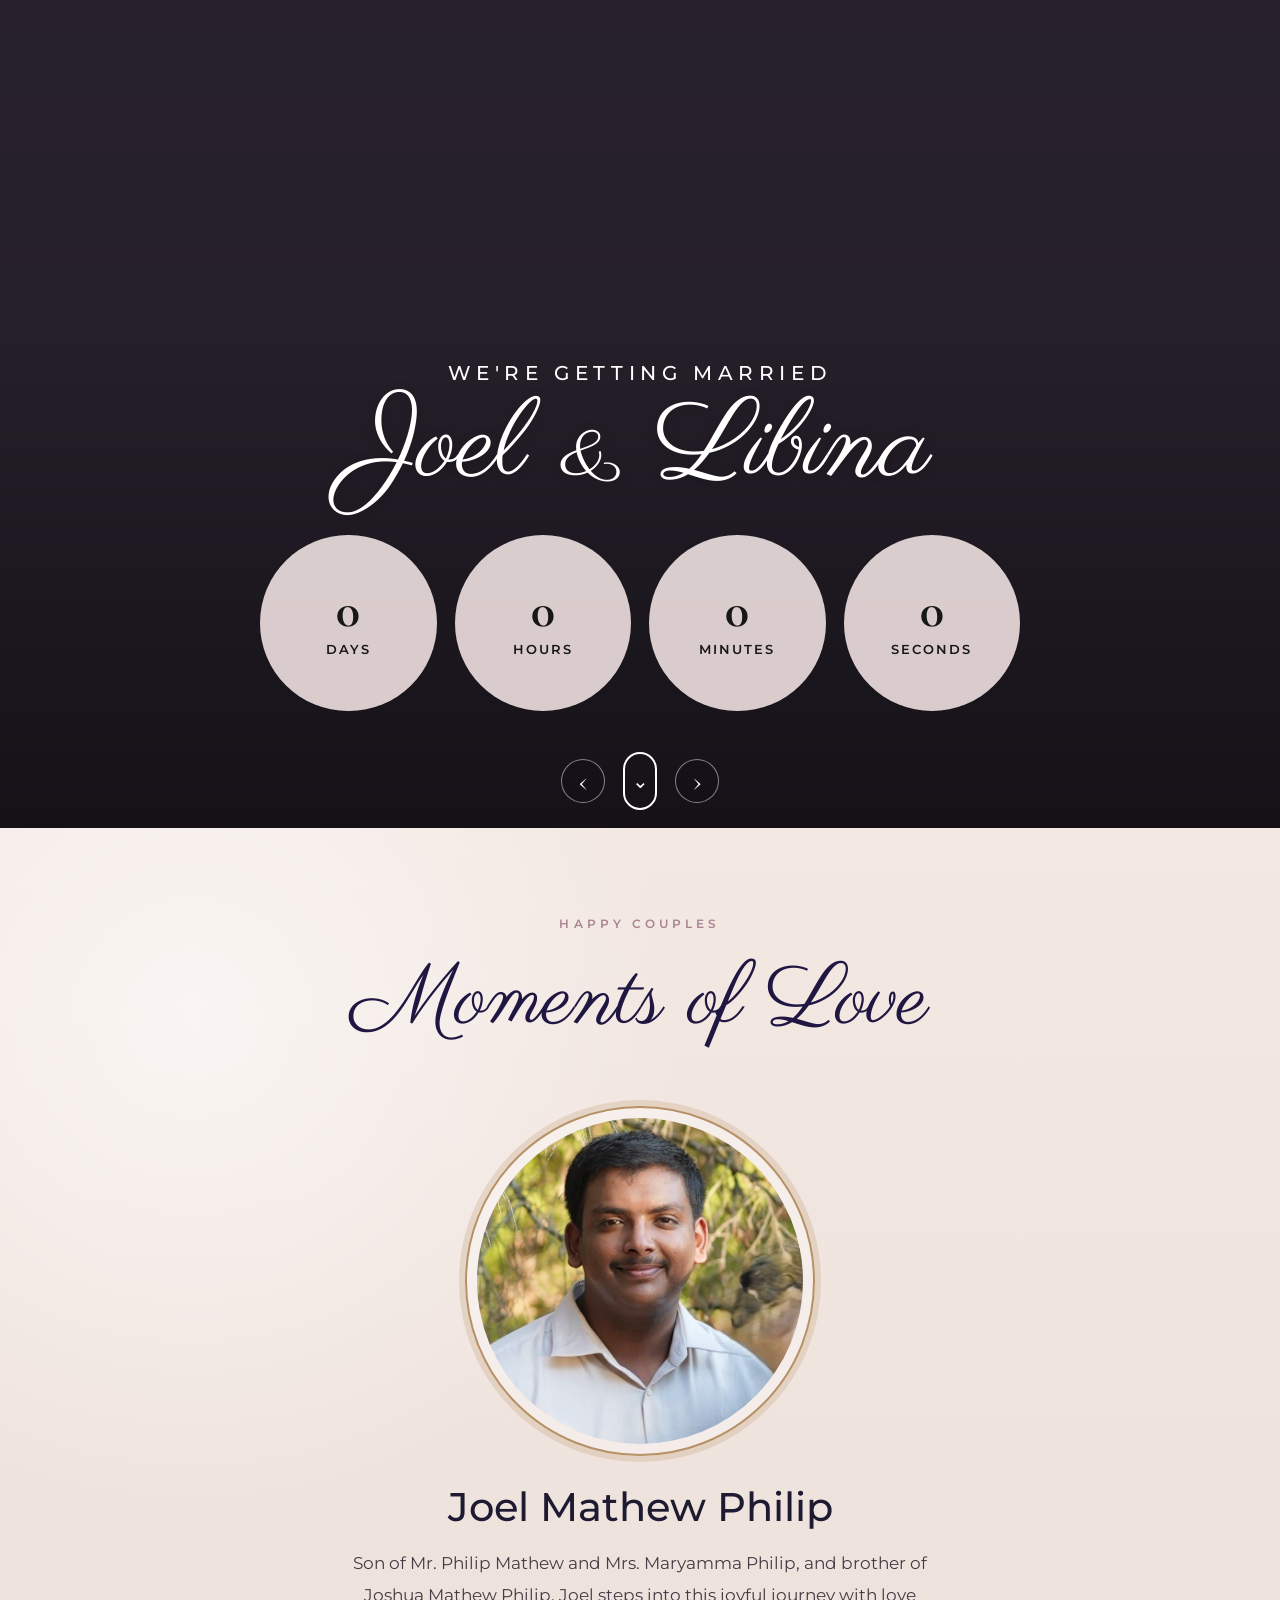
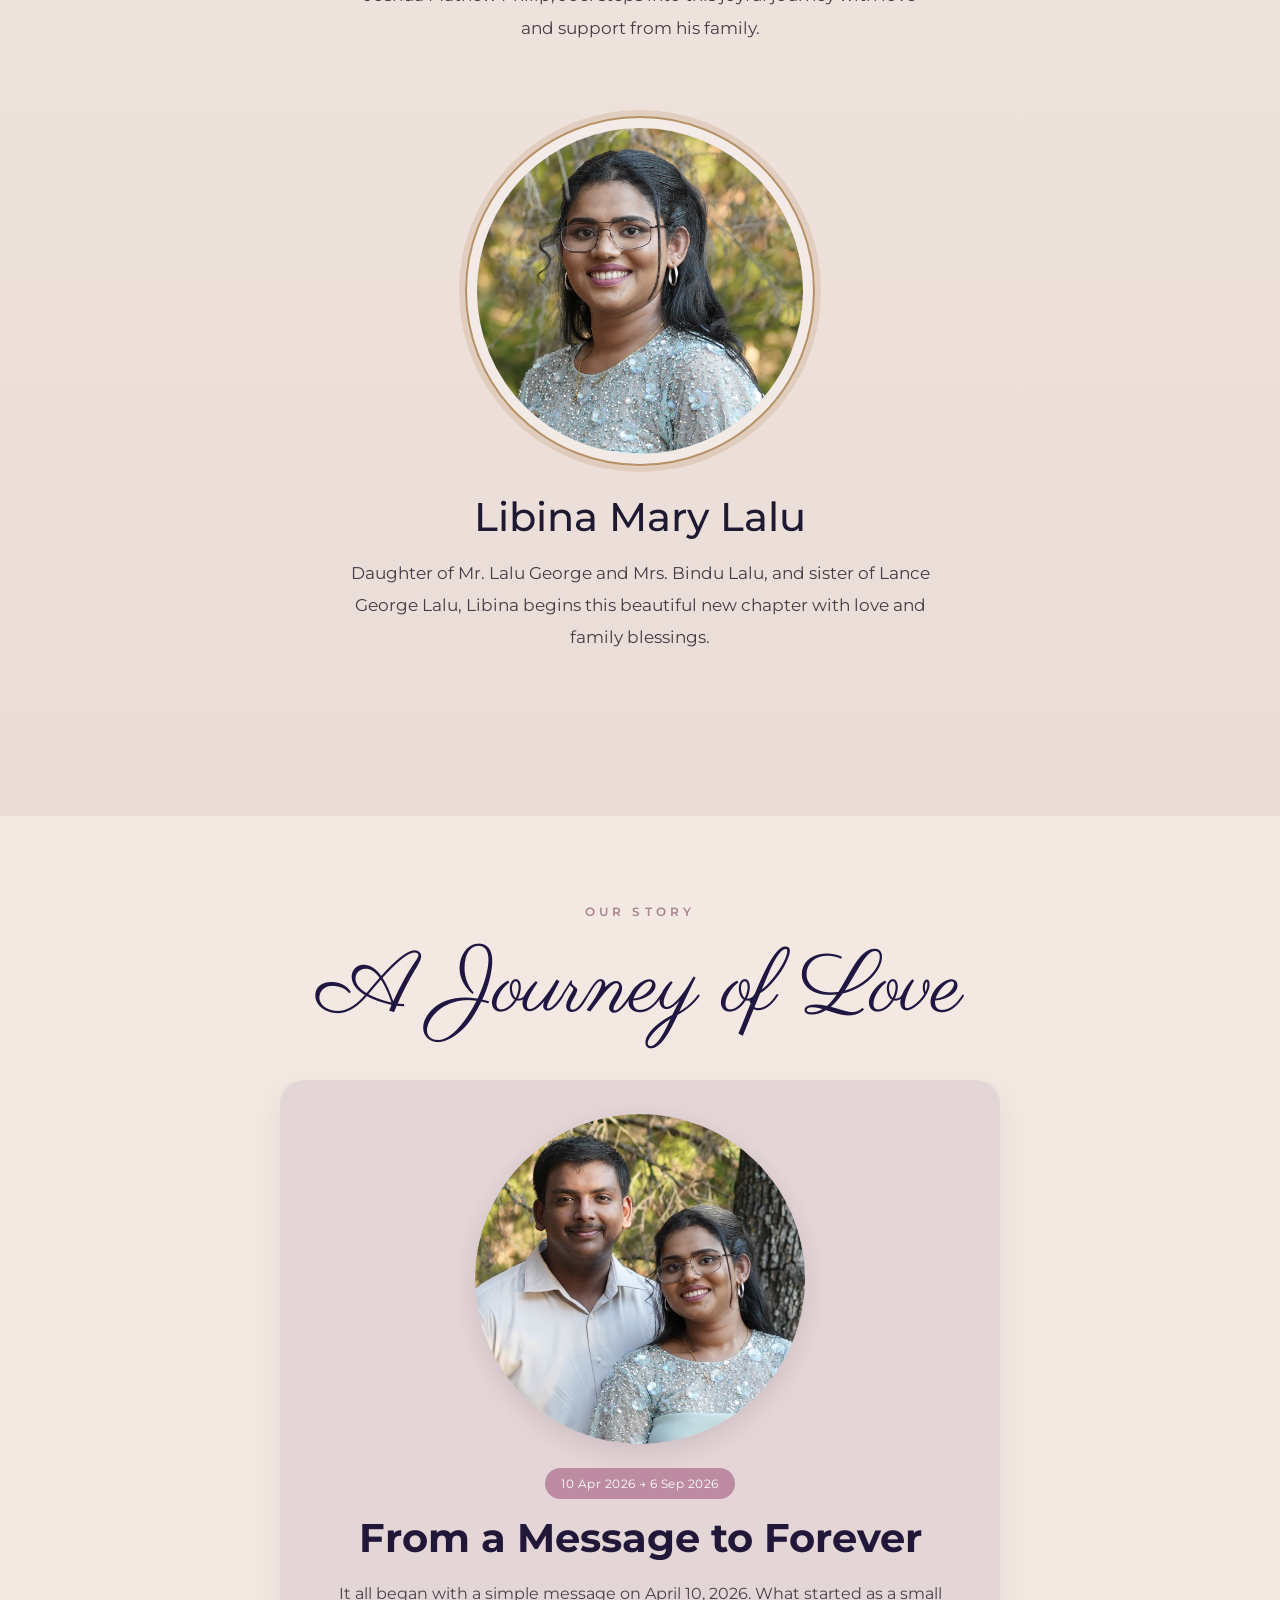
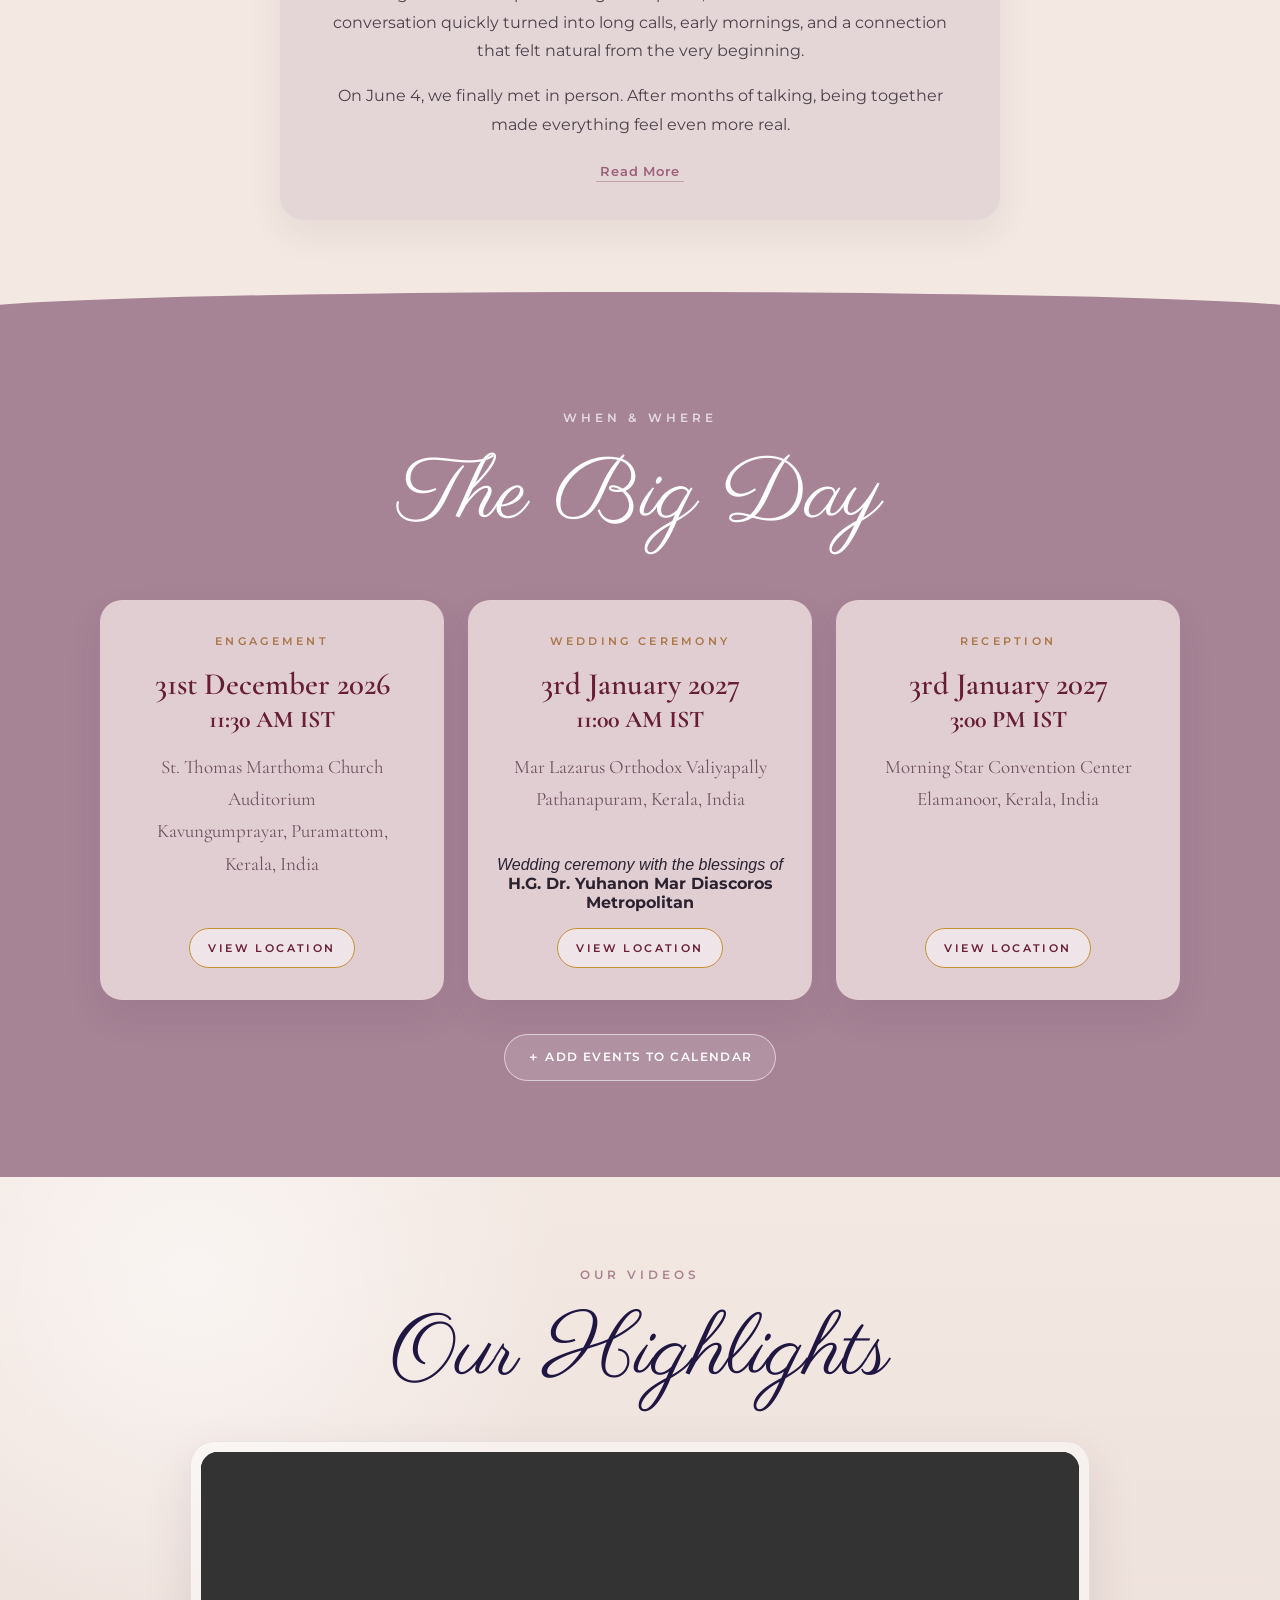
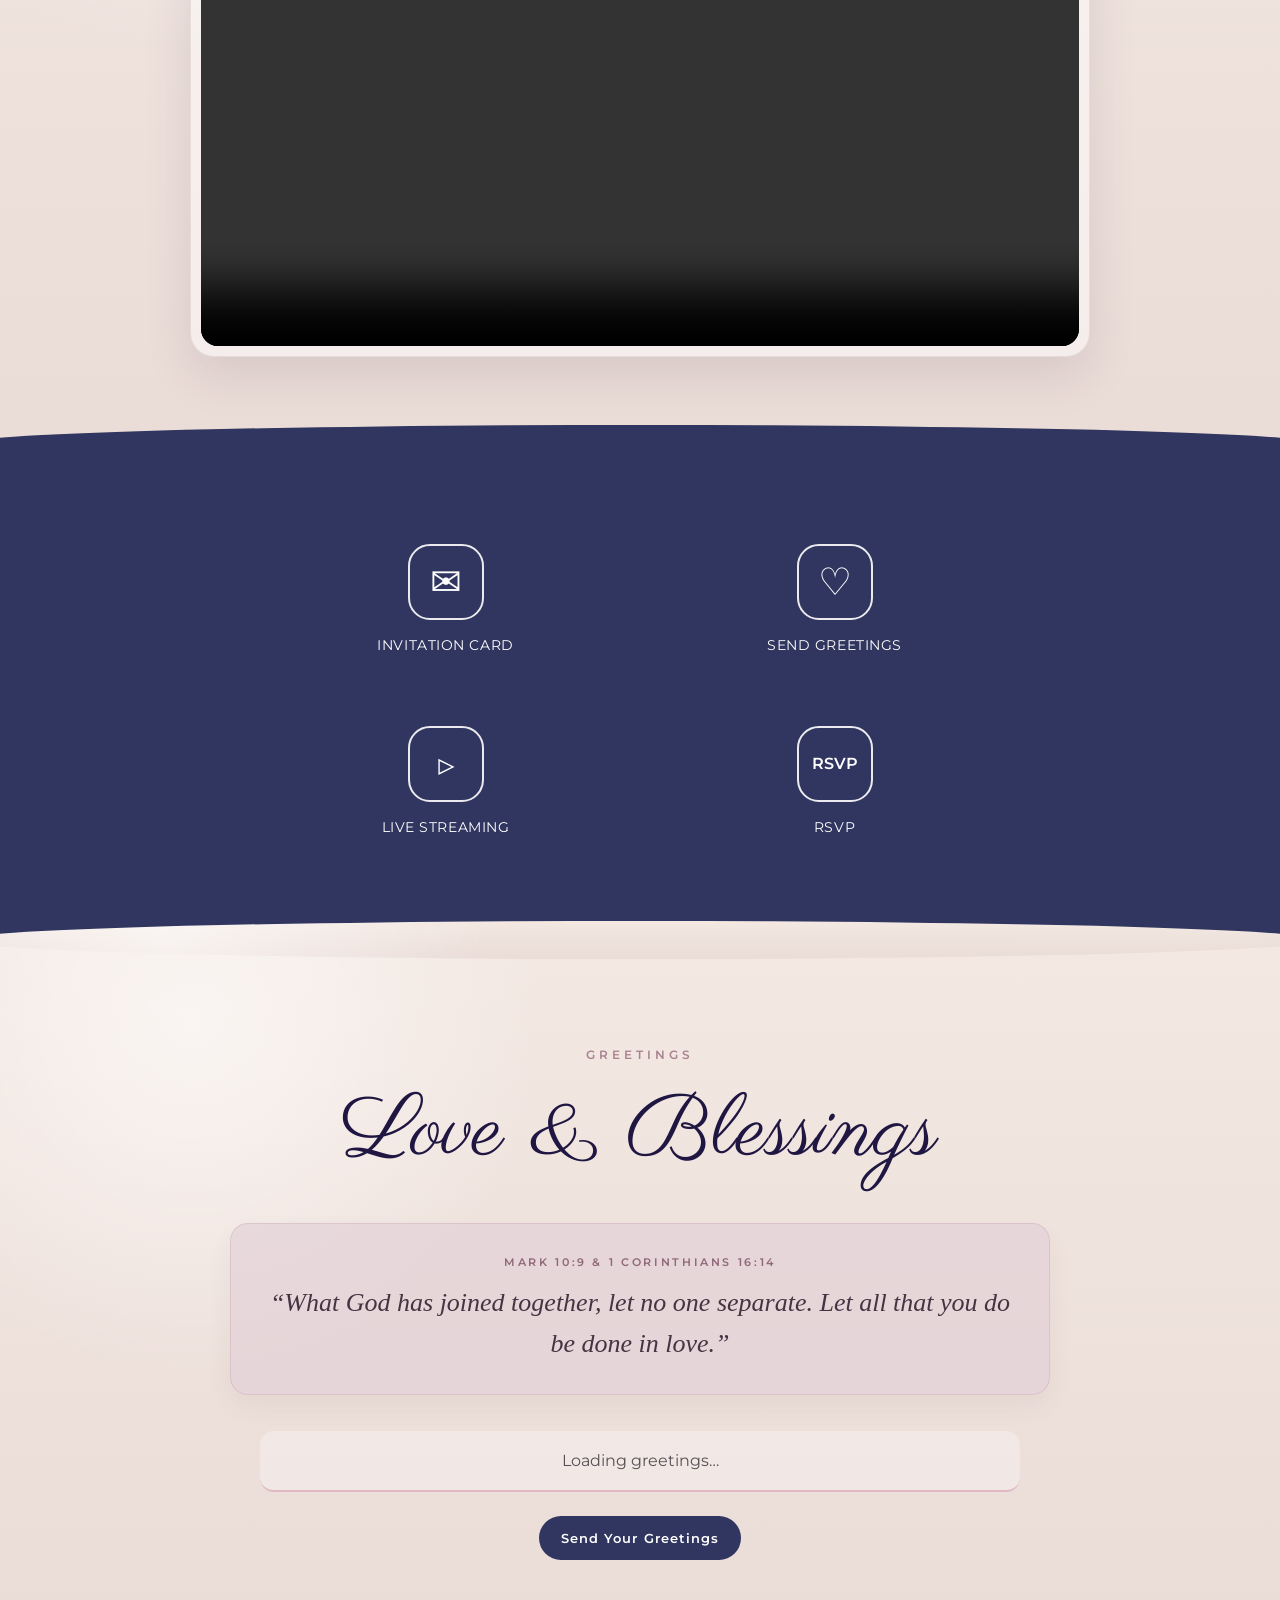
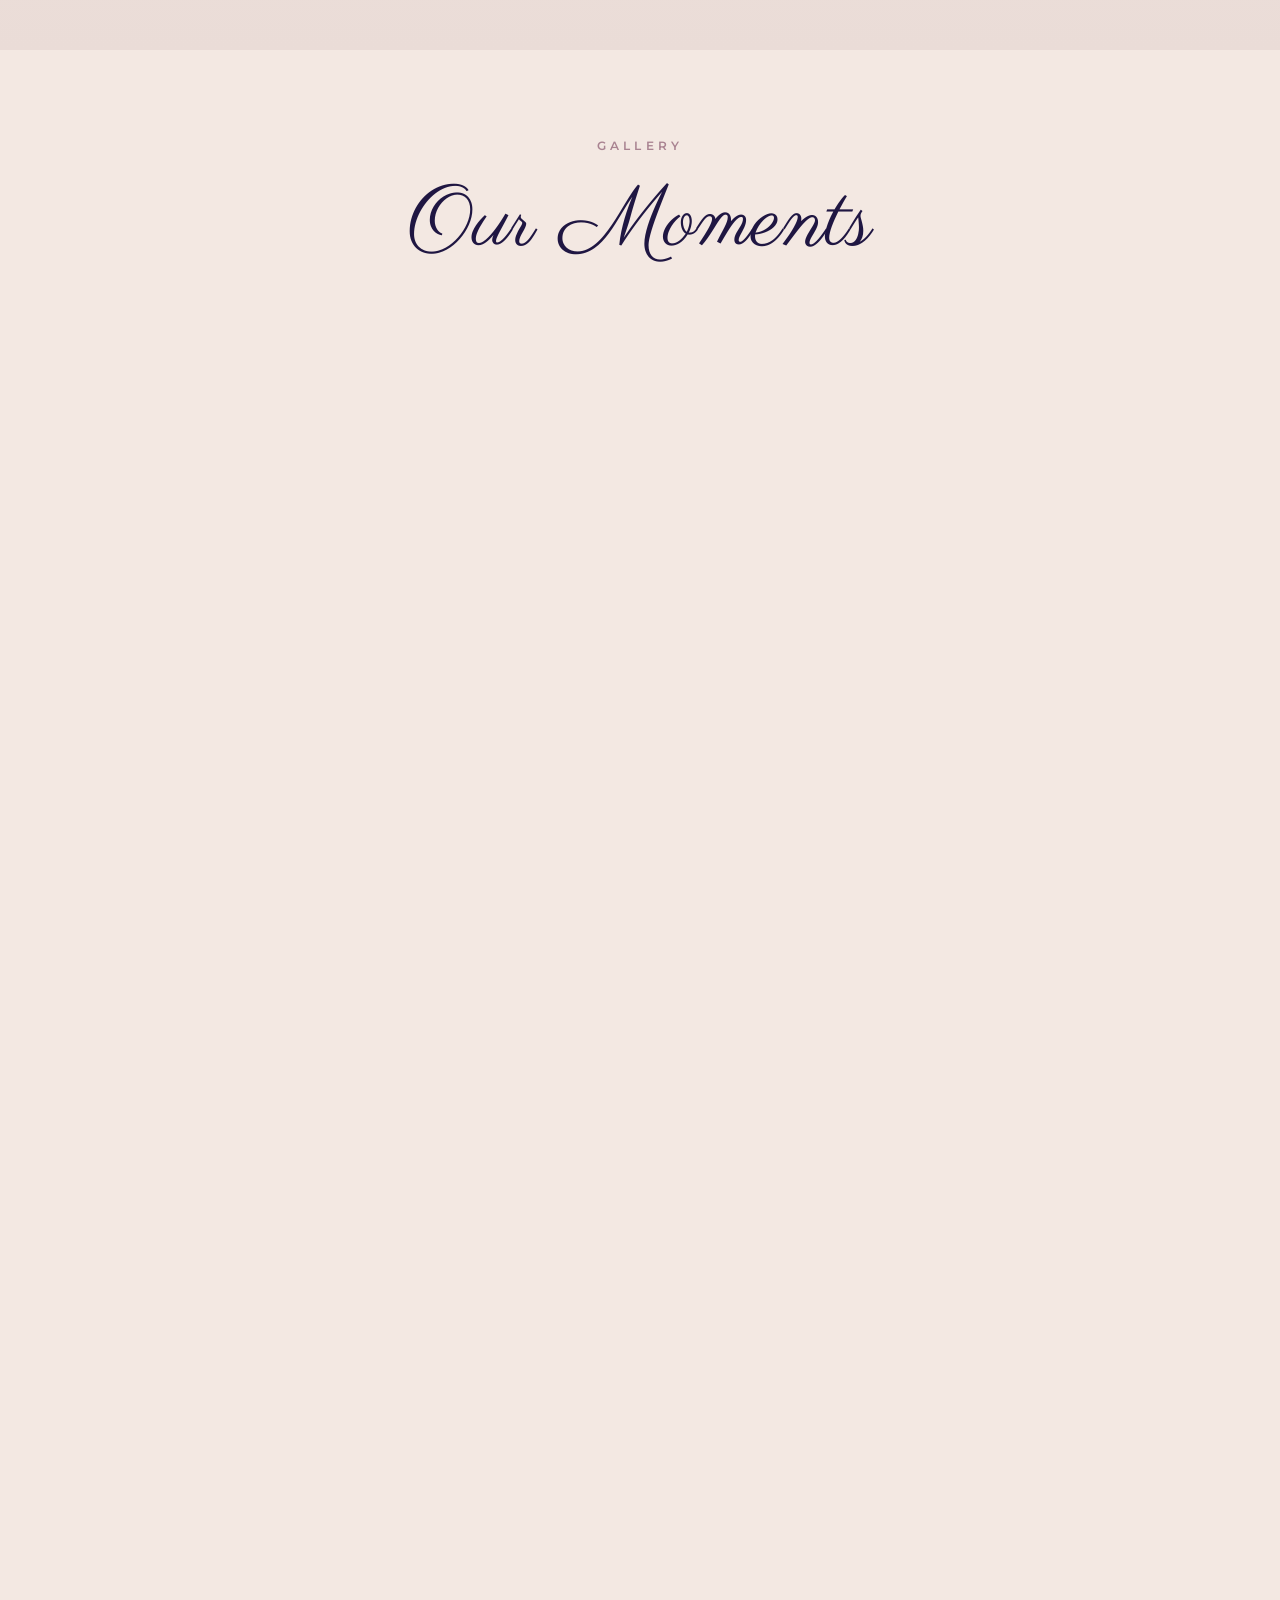
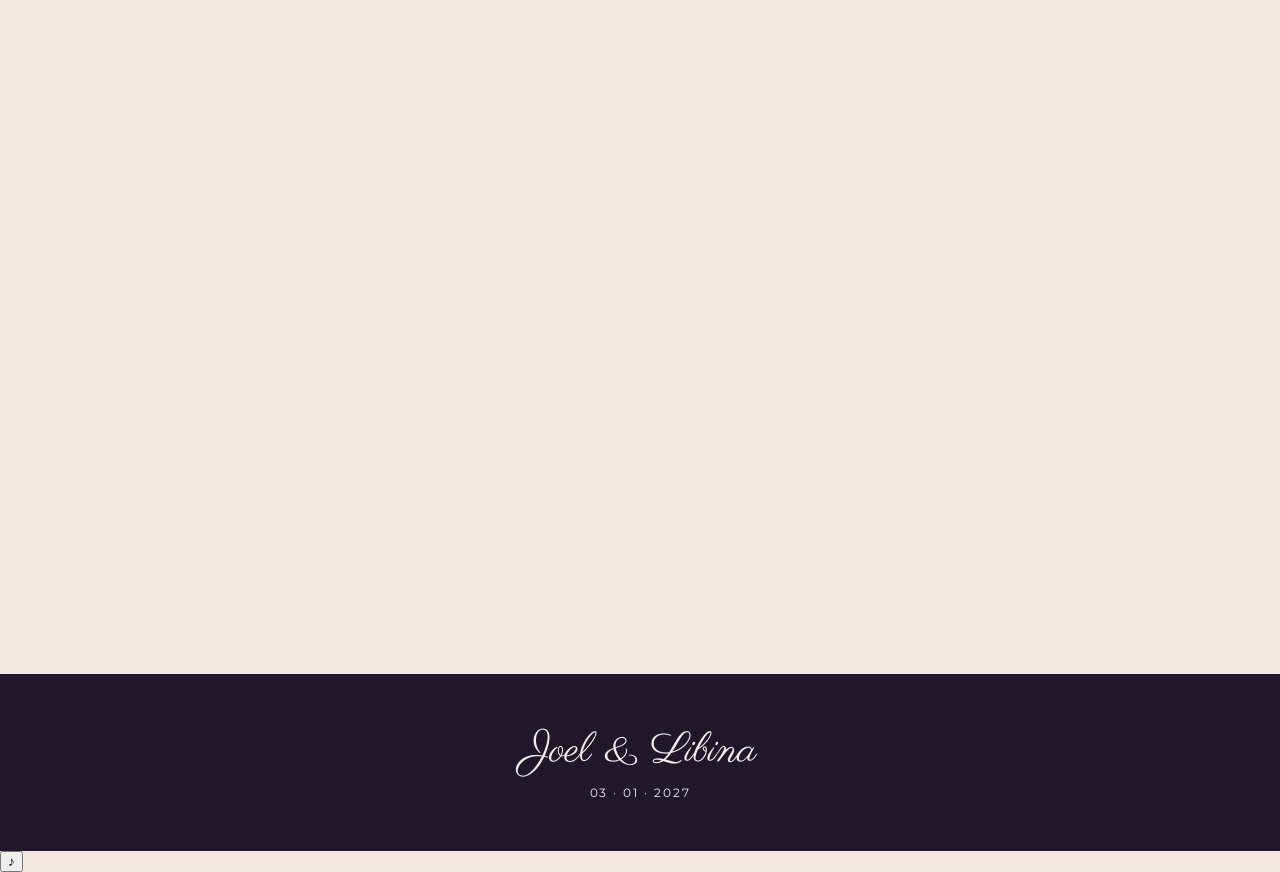
==== commit 324b695e: "Update index.html" ====
--- a/index.html
+++ b/index.html
@@ -21,9 +21,6 @@
     </div>
     <div class="hero-overlay"></div>
 
-    <div class="top-controls">
-      <button class="icon-btn" type="button" aria-label="Play wedding music" id="musicToggle">♪</button>
-    </div>
 
     <div class="hero-content">
       <p class="hero-kicker">WE'RE GETTING MARRIED</p>
@@ -135,6 +132,10 @@
           <p class="event-location">
             Mar Lazarus Orthodox Valiyapally<br>
             Pathanapuram, Kerala, India
+          </p>
+          <p class="wedding-blessing">
+            <em>Wedding ceremony with the blessings of</em><br>
+            <strong>H.G. Dr. Yuhanon Mar Diascoros Metropolitan</strong>
           </p>
           <a class="location-button" href="https://www.google.com/maps/place/Mar+Lazarus+Orthodox+Valiyapally/@9.0977894,76.8513028,17z/data=!3m1!4b1!4m6!3m5!1s0x3b0672e94f188b1f:0x8c8735cf6f14fd15!8m2!3d9.0977894!4d76.8538777!16s%2Fg%2F1tdkf1wg?entry=ttu&amp;g_ep=EgoyMDI2MDYxMC4wIKXMDSoASAFQAw%3D%3D" target="_blank" rel="noopener noreferrer">VIEW LOCATION</a>
         </article>
@@ -318,6 +319,13 @@
     </div>
   </div>
 
+  <button
+    id="musicToggle"
+    class="floating-music"
+    type="button"
+    aria-label="Play wedding music"
+  >♪</button>
+
   <div class="toast" id="toast" role="status" aria-live="polite"></div>
 
   <script type="module" src="script.js"></script>
